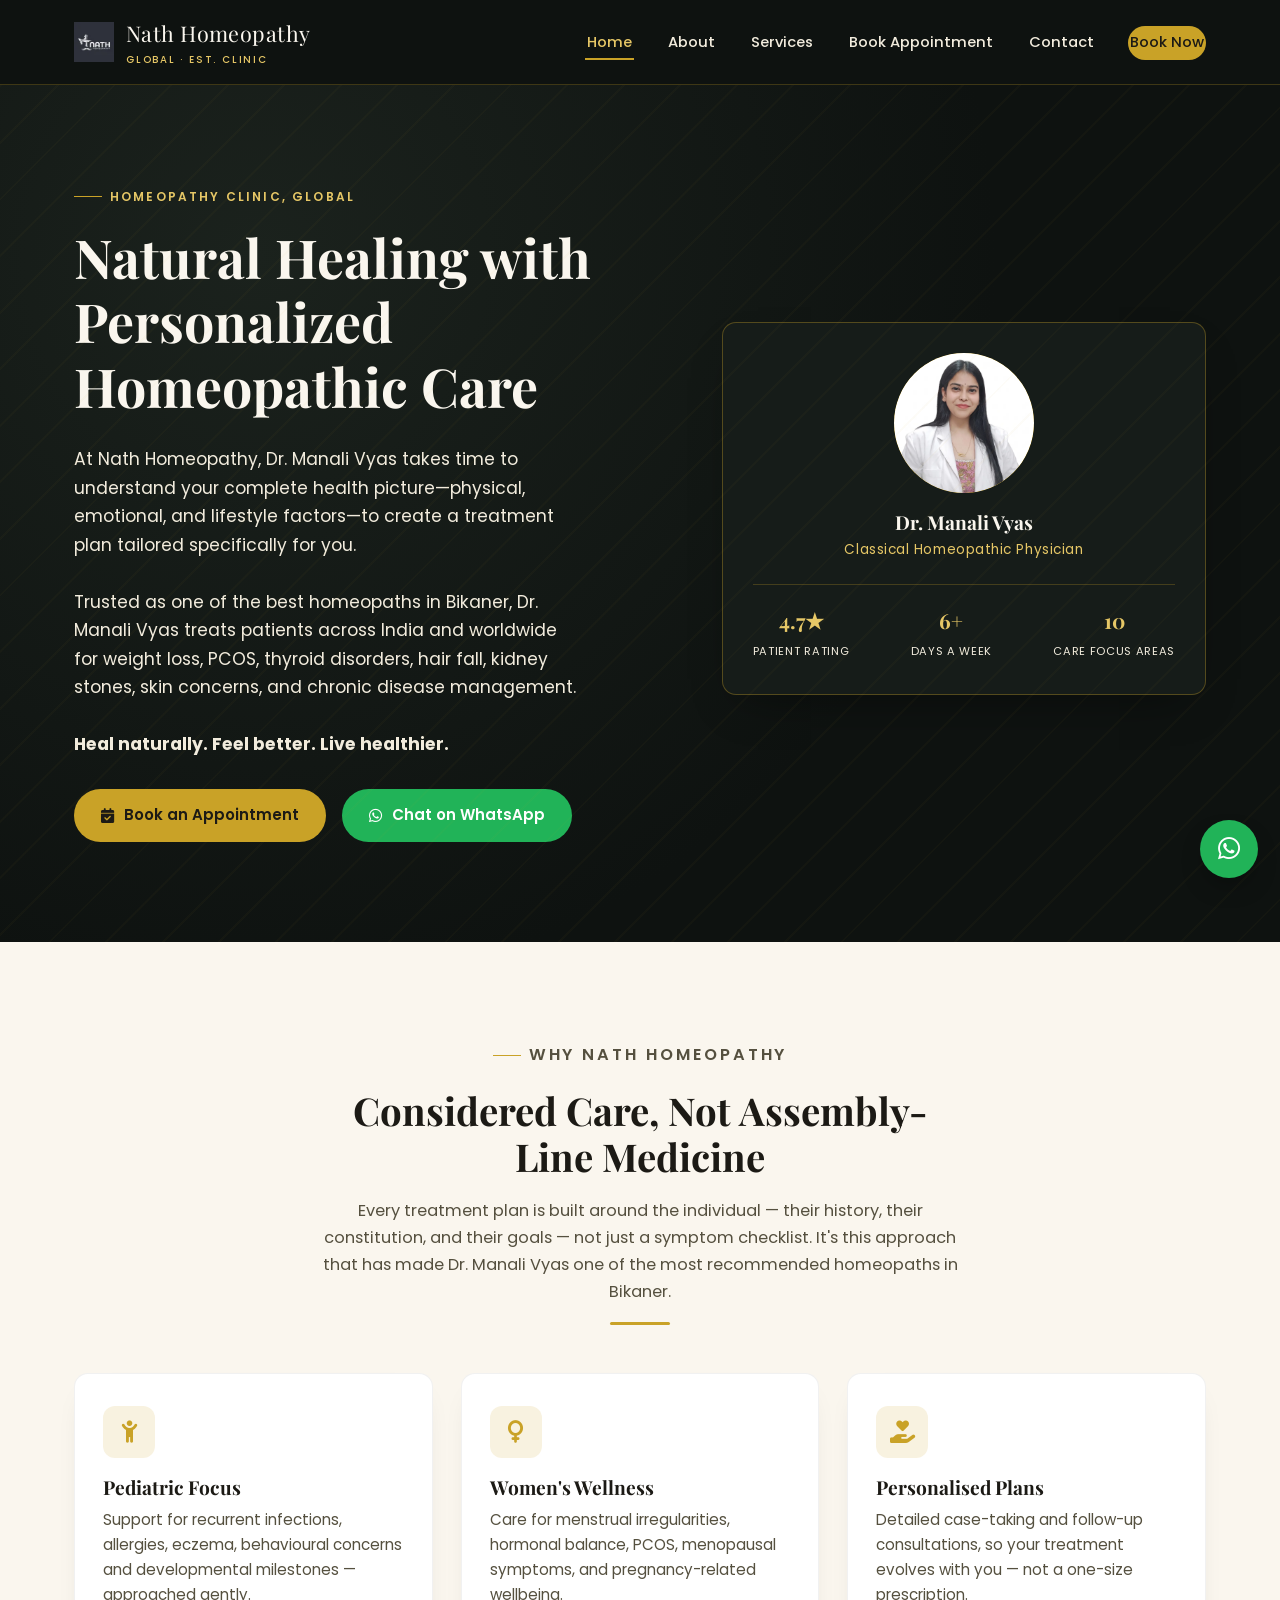
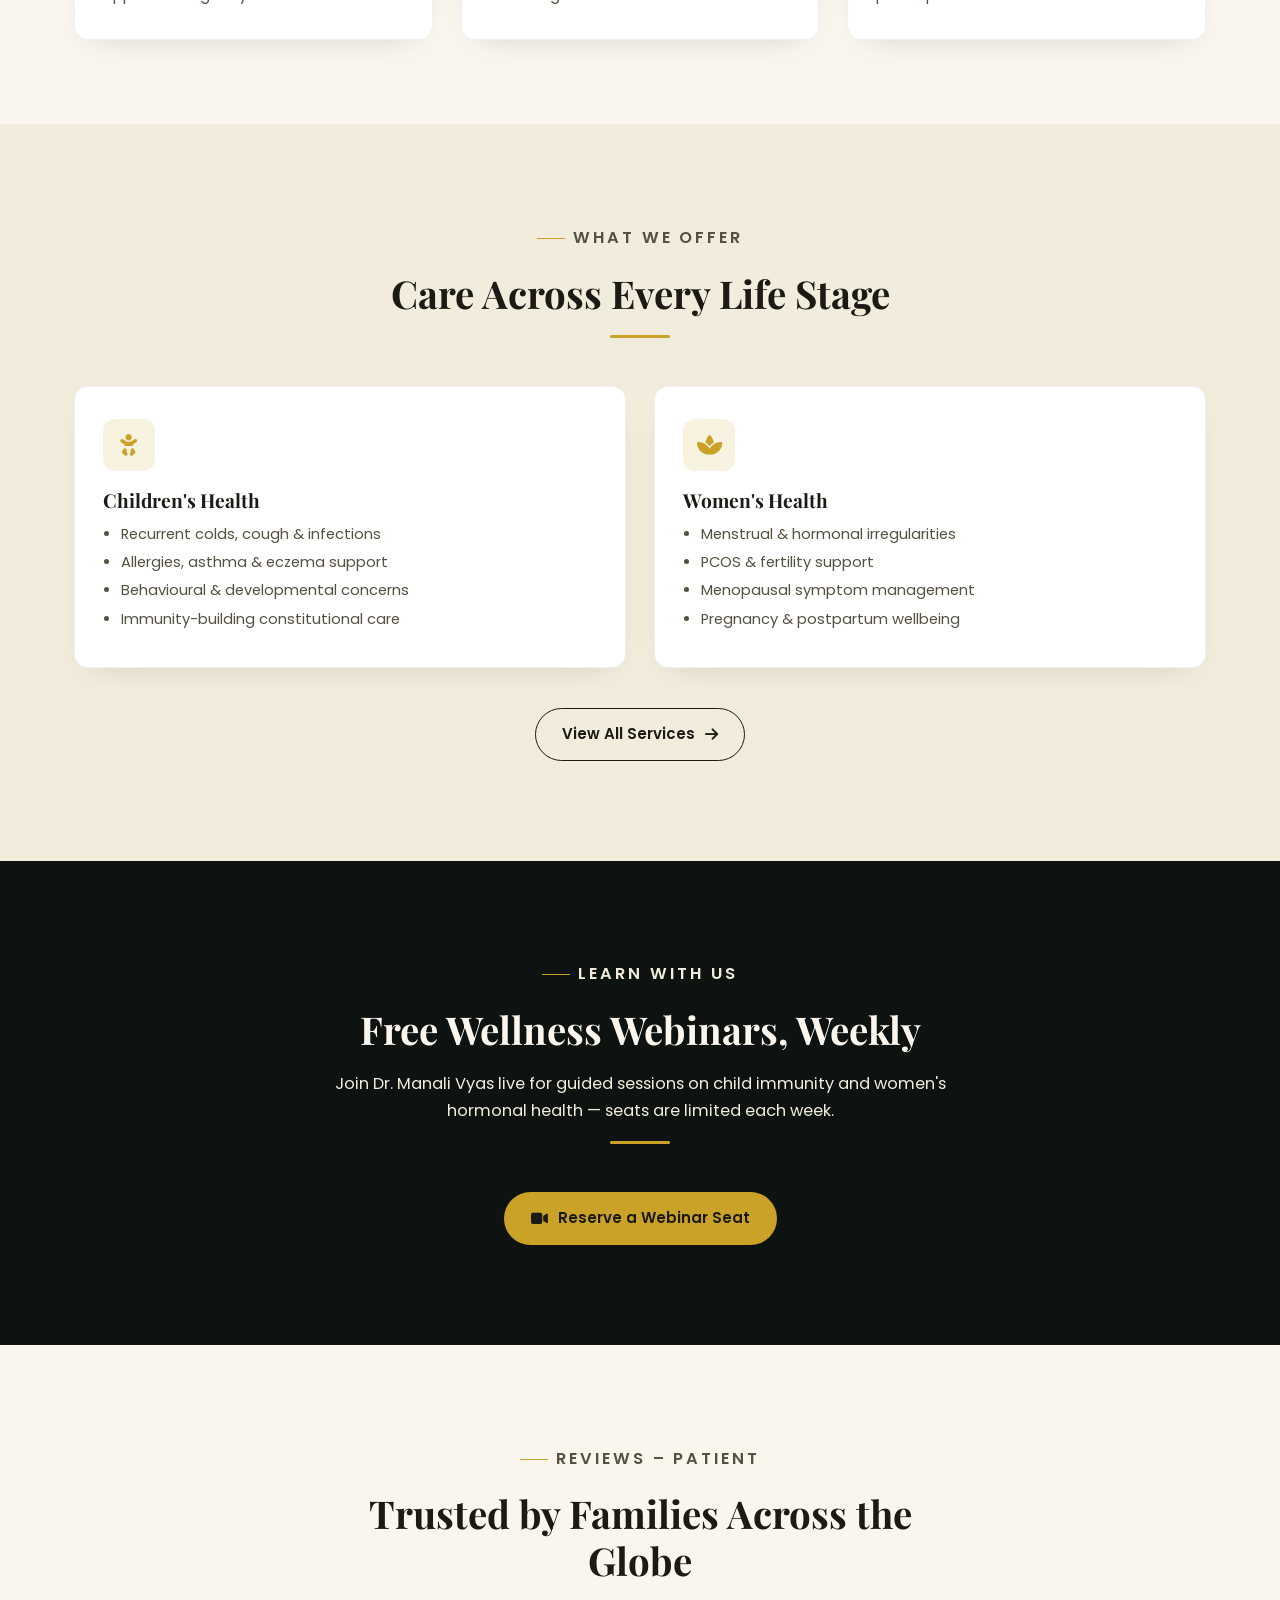
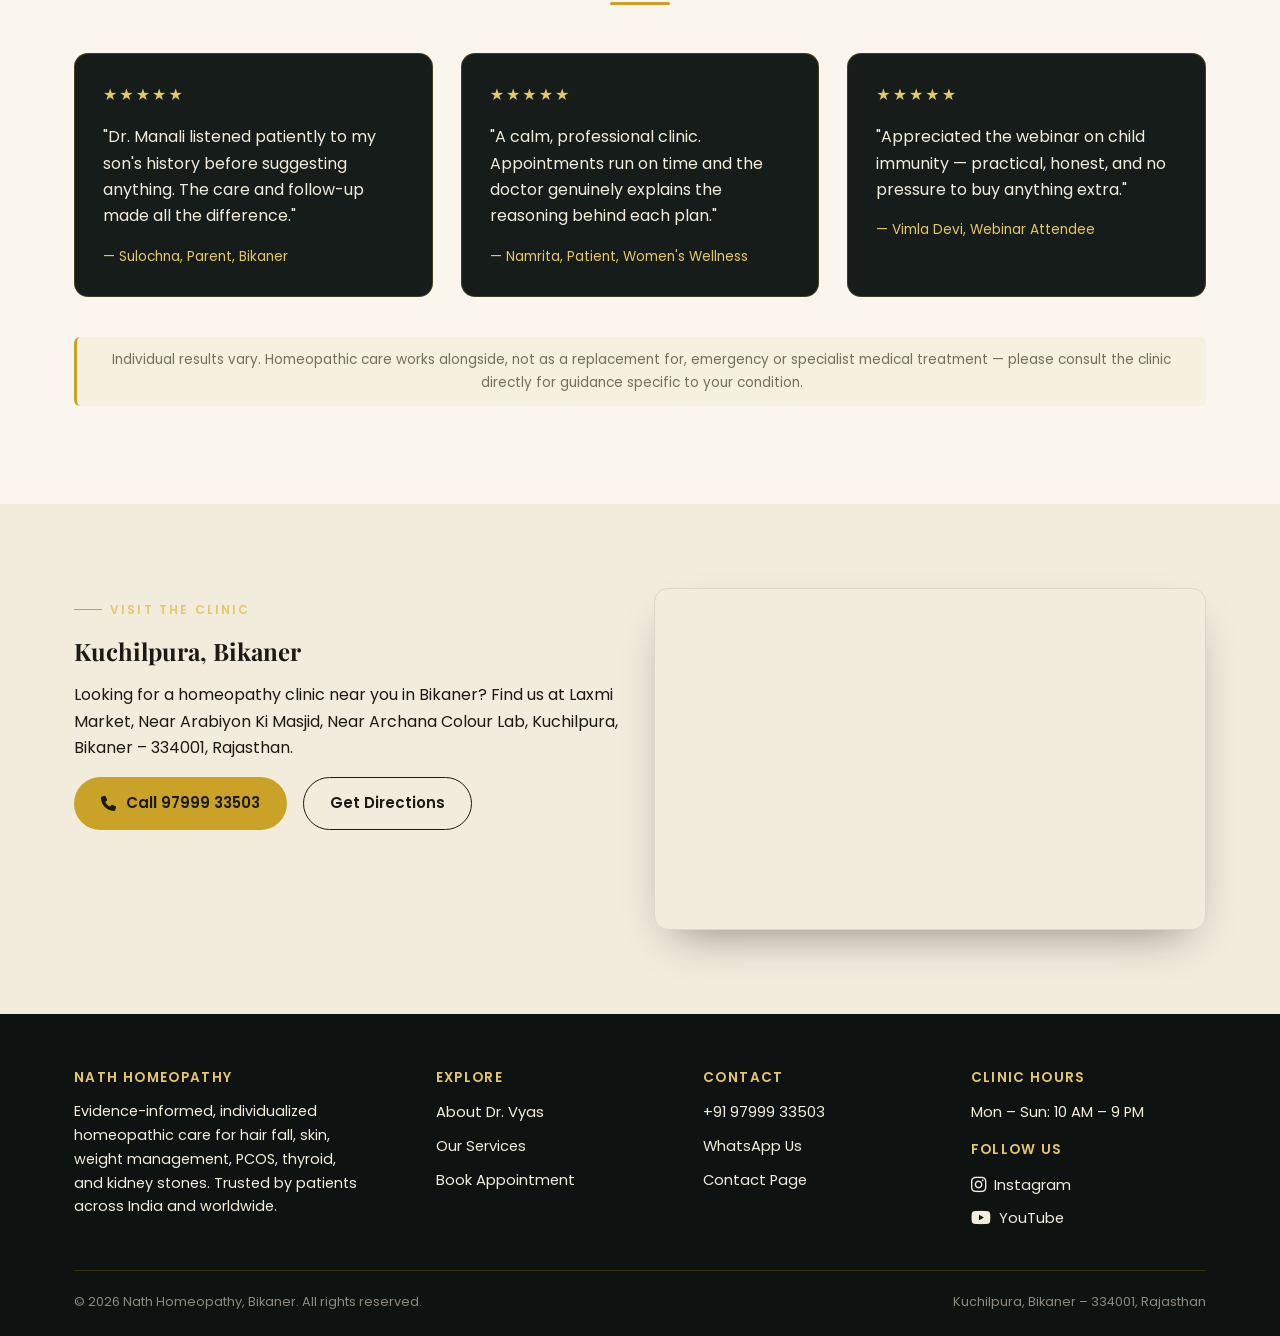
==== index.html @ 8d62c6ca "Perf: WebP images (5.9MB to 39KB); SEO: brand-first title, WebSite+logo schema, 48/96px favicons" ====
<!DOCTYPE html>
<html lang="en">
<head>
<meta charset="UTF-8">
<meta name="viewport" content="width=device-width, initial-scale=1.0">
<title>Nath Homeopathy &ndash; Homeopathy Doctor in Bikaner | Dr. Manali Vyas</title>
<meta name="description" content="Nath Homeopathy, led by Dr. Manali Vyas, is a trusted homeopathy clinic in Bikaner offering natural care for hair fall, PCOS, thyroid, kidney stones, and children's health.">
<meta name="robots" content="index, follow">
<meta name="theme-color" content="#0e1210">
<link rel="canonical" href="https://www.nathhomeopathy.com/">

<!-- Open Graph -->
<meta property="og:type" content="website">
<meta property="og:site_name" content="Nath Homeopathy">
<meta property="og:locale" content="en_IN">
<meta property="og:url" content="https://www.nathhomeopathy.com/">
<meta property="og:title" content="Nath Homeopathy &ndash; Homeopathy Doctor in Bikaner">
<meta property="og:description" content="Gentle, individualised homeopathic care for children's health and women's wellness, led by Dr. Manali Vyas in Bikaner.">
<meta property="og:image" content="https://www.nathhomeopathy.com/og-image.png">
<meta property="og:image:width" content="1200">
<meta property="og:image:height" content="630">

<!-- Twitter -->
<meta name="twitter:card" content="summary_large_image">
<meta name="twitter:title" content="Nath Homeopathy &ndash; Homeopathy Doctor in Bikaner">
<meta name="twitter:description" content="Gentle, individualised homeopathic care for children's health and women's wellness, led by Dr. Manali Vyas in Bikaner.">
<meta name="twitter:image" content="https://www.nathhomeopathy.com/og-image.png">

<!-- Favicons -->
<link rel="icon" type="image/x-icon" href="favicon.ico">
<link rel="icon" type="image/png" sizes="96x96" href="favicon-96.png">
<link rel="icon" type="image/png" sizes="48x48" href="favicon-48.png">
<link rel="icon" type="image/png" sizes="32x32" href="favicon-32.png">
<link rel="icon" type="image/png" sizes="16x16" href="favicon-16.png">
<link rel="apple-touch-icon" sizes="180x180" href="apple-touch-icon.png">

<link rel="preconnect" href="https://fonts.googleapis.com">
<link rel="preconnect" href="https://fonts.gstatic.com" crossorigin>
<link href="https://fonts.googleapis.com/css2?family=Playfair+Display:ital,wght@0,500;0,600;0,700;1,600&family=Poppins:wght@300;400;500;600;700&display=swap" rel="stylesheet">
<link rel="stylesheet" href="https://cdnjs.cloudflare.com/ajax/libs/font-awesome/6.5.1/css/all.min.css">
<link rel="preload" as="image" href="dr-manali-vyas.webp" fetchpriority="high">
<link rel="stylesheet" href="style.css">

<script type="application/ld+json">
{
  "@context": "https://schema.org",
  "@type": "MedicalBusiness",
  "@id": "https://www.nathhomeopathy.com/#clinic",
  "name": "Nath Homeopathy",
  "alternateName": "Nath Homeopathy Bikaner",
  "description": "Homeopathic clinic in Bikaner offering pediatric homeopathic care and women's health support, led by Dr. Manali Vyas.",
  "image": "https://www.nathhomeopathy.com/og-image.png",
  "logo": "https://www.nathhomeopathy.com/logo.jpeg",
  "url": "https://www.nathhomeopathy.com/",
  "telephone": "+91-97999-33503",
  "priceRange": "$$",
  "sameAs": [
    "https://www.instagram.com/nath_homeopathy?igsh=MTBobWNwbno0eWppMQ==",
    "https://youtube.com/@nathhomeopathy?si=1PNjmXUseuhuSY7g"
  ],
  "medicalSpecialty": "Homeopathic",
  "address": {
    "@type": "PostalAddress",
    "streetAddress": "Laxmi Market, Near Arabiyon Ki Masjid, Near Archana Colour Lab, Kuchilpura",
    "addressLocality": "Bikaner",
    "addressRegion": "Rajasthan",
    "postalCode": "334001",
    "addressCountry": "IN"
  },
  "hasMap": "https://maps.app.goo.gl/LCDe3njFEArwp9gP8",
  "openingHoursSpecification": [
    {
      "@type": "OpeningHoursSpecification",
      "dayOfWeek": ["Monday","Tuesday","Wednesday","Thursday","Friday","Saturday","Sunday"],
      "opens": "10:00",
      "closes": "21:00"
    }
  ],
  "aggregateRating": {
    "@type": "AggregateRating",
    "ratingValue": "4.7",
    "reviewCount": "8"
  },
  "employee": {
    "@type": "Physician",
    "name": "Dr. Manali Vyas",
    "medicalSpecialty": "Homeopathic"
  }
}
</script>
<script type="application/ld+json">
{
  "@context": "https://schema.org",
  "@type": "WebSite",
  "name": "Nath Homeopathy",
  "alternateName": ["nathhomeopathy.com", "Nath Homeopathy Bikaner"],
  "url": "https://www.nathhomeopathy.com/"
}
</script>
</head>
<body>
<a href="#main" class="skip-link">Skip to main content</a>

<header class="site-header">
  <div class="container nav-wrap">
    <a href="index.html" class="brand">
      <img src="logo-96.webp" alt="Nath Homeopathy logo" class="brand-mark-img" width="40" height="40">
      <span>Nath Homeopathy<small>Global &middot; Est. Clinic</small></span>
    </a>
    <button class="nav-toggle" aria-label="Toggle navigation menu" aria-expanded="false">
      <i class="fa-solid fa-bars" aria-hidden="true"></i>
    </button>
    <ul class="nav-links">
      <li><a href="index.html" aria-current="page">Home</a></li>
      <li><a href="about.html">About</a></li>
      <li><a href="services.html">Services</a></li>
      <li><a href="booking.html">Book Appointment</a></li>
      <li><a href="contact.html">Contact</a></li>
      <li><a class="nav-cta" href="booking.html">Book Now</a></li>
    </ul>
  </div>
</header>

<main id="main">

  <!-- HERO -->
  <section class="hero">
    <div class="container hero-grid">
      <div>
        <p class="eyebrow">Homeopathy Clinic, Global</p>
        <h1>Natural Healing with Personalized Homeopathic Care</h1>
        <p class="lead">
          At Nath Homeopathy, Dr. Manali Vyas takes time to understand your complete health picture&mdash;physical, emotional, and lifestyle factors&mdash;to create a treatment plan tailored specifically for you.<br><br>
          Trusted as one of the best homeopaths in Bikaner, Dr. Manali Vyas treats patients across India and worldwide for weight loss, PCOS, thyroid disorders, hair fall, kidney stones, skin concerns, and chronic disease management.<br><br>
          <strong>Heal naturally. Feel better. Live healthier.</strong>
        </p>
        <div class="hero-actions">
          <a href="booking.html" class="btn btn-gold"><i class="fa-solid fa-calendar-check" aria-hidden="true"></i> Book an Appointment</a>
          <a href="#" class="btn btn-whatsapp" data-wa-message="Hello Nath Homeopathy, I'd like to know more about your clinic and consultation timings."><i class="fa-brands fa-whatsapp" aria-hidden="true"></i> Chat on WhatsApp</a>
        </div>
      </div>
      <div class="hero-portrait">
        <div class="avatar" aria-hidden="true"><img src="dr-manali-vyas.webp" alt="Dr. Manali Vyas" class="avatar-img" width="800" height="1038" fetchpriority="high" decoding="async"></div>
        <h3>Dr. Manali Vyas</h3>
        <span>Classical Homeopathic Physician</span>
        <div class="hero-stats">
          <div><b>4.7&#9733;</b><span>Patient Rating</span></div>
          <div><b>6&#43;</b><span>Days a Week</span></div>
          <div><b>10</b><span>Care Focus Areas</span></div>
        </div>
      </div>
    </div>
  </section>

  <!-- WHY CHOOSE US -->
  <section>
    <div class="container">
      <div class="section-head">
        <p class="eyebrow">Why Nath Homeopathy</p>
        <h2>Considered Care, Not Assembly-Line Medicine</h2>
        <p>Every treatment plan is built around the individual — their history, their constitution, and their goals — not just a symptom checklist. It's this approach that has made Dr. Manali Vyas one of the most recommended homeopaths in Bikaner.</p>
        <div class="divider-gold" aria-hidden="true"></div>
      </div>
      <div class="grid-3">
        <div class="card">
          <div class="icon-badge" aria-hidden="true"><i class="fa-solid fa-child-reaching"></i></div>
          <h3>Pediatric Focus</h3>
          <p>Support for recurrent infections, allergies, eczema, behavioural concerns and developmental milestones — approached gently.</p>
        </div>
        <div class="card">
          <div class="icon-badge" aria-hidden="true"><i class="fa-solid fa-venus"></i></div>
          <h3>Women's Wellness</h3>
          <p>Care for menstrual irregularities, hormonal balance, PCOS, menopausal symptoms, and pregnancy-related wellbeing.</p>
        </div>
        <div class="card">
          <div class="icon-badge" aria-hidden="true"><i class="fa-solid fa-hand-holding-heart"></i></div>
          <h3>Personalised Plans</h3>
          <p>Detailed case-taking and follow-up consultations, so your treatment evolves with you — not a one-size prescription.</p>
        </div>
      </div>
    </div>
  </section>

  <!-- SERVICES PREVIEW -->
  <section class="section-alt">
    <div class="container">
      <div class="section-head">
        <p class="eyebrow">What We Offer</p>
        <h2>Care Across Every Life Stage</h2>
        <div class="divider-gold" aria-hidden="true"></div>
      </div>
      <div class="grid-2">
        <div class="card">
          <div class="icon-badge" aria-hidden="true"><i class="fa-solid fa-baby"></i></div>
          <h3>Children's Health</h3>
          <ul>
            <li>Recurrent colds, cough &amp; infections</li>
            <li>Allergies, asthma &amp; eczema support</li>
            <li>Behavioural &amp; developmental concerns</li>
            <li>Immunity-building constitutional care</li>
          </ul>
        </div>
        <div class="card">
          <div class="icon-badge" aria-hidden="true"><i class="fa-solid fa-spa"></i></div>
          <h3>Women's Health</h3>
          <ul>
            <li>Menstrual &amp; hormonal irregularities</li>
            <li>PCOS &amp; fertility support</li>
            <li>Menopausal symptom management</li>
            <li>Pregnancy &amp; postpartum wellbeing</li>
          </ul>
        </div>
      </div>
      <p class="text-center mt-40"><a href="services.html" class="btn btn-dark-outline">View All Services <i class="fa-solid fa-arrow-right" aria-hidden="true"></i></a></p>
    </div>
  </section>

  <!-- WEBINAR CTA STRIP -->
  <section class="section-dark">
    <div class="container">
      <div class="section-head">
        <p class="eyebrow">Learn With Us</p>
        <h2>Free Wellness Webinars, Weekly</h2>
        <p>Join Dr. Manali Vyas live for guided sessions on child immunity and women's hormonal health — seats are limited each week.</p>
        <div class="divider-gold" aria-hidden="true"></div>
      </div>
      <p class="text-center"><a href="booking.html" class="btn btn-gold"><i class="fa-solid fa-video" aria-hidden="true"></i> Reserve a Webinar Seat</a></p>
    </div>
  </section>

  <!-- TESTIMONIALS -->
  <section>
    <div class="container">
      <div class="section-head">
        <p class="eyebrow">Reviews &ndash; Patient</p>
        <h2>Trusted by Families Across the Globe</h2>
        <div class="divider-gold" aria-hidden="true"></div>
      </div>
      <div class="grid-3">
        <div class="testimonial">
          <div class="stars" aria-label="5 out of 5 stars">&#9733;&#9733;&#9733;&#9733;&#9733;</div>
          <p>"Dr. Manali listened patiently to my son's history before suggesting anything. The care and follow-up made all the difference."</p>
          <footer>&mdash; Sulochna, Parent, Bikaner</footer>
        </div>
        <div class="testimonial">
          <div class="stars" aria-label="5 out of 5 stars">&#9733;&#9733;&#9733;&#9733;&#9733;</div>
          <p>"A calm, professional clinic. Appointments run on time and the doctor genuinely explains the reasoning behind each plan."</p>
          <footer>&mdash; Namrita, Patient, Women's Wellness</footer>
        </div>
        <div class="testimonial">
          <div class="stars" aria-label="5 out of 5 stars">&#9733;&#9733;&#9733;&#9733;&#9733;</div>
          <p>"Appreciated the webinar on child immunity — practical, honest, and no pressure to buy anything extra."</p>
          <footer>&mdash; Vimla Devi, Webinar Attendee</footer>
        </div>
      </div>
      <p class="text-center note mt-40">Individual results vary. Homeopathic care works alongside, not as a replacement for, emergency or specialist medical treatment — please consult the clinic directly for guidance specific to your condition.</p>
    </div>
  </section>

  <!-- LOCATION STRIP -->
  <section class="section-alt">
    <div class="container grid-2">
      <div>
        <p class="eyebrow">Visit The Clinic</p>
        <h2>Kuchilpura, Bikaner</h2>
        <p>Looking for a homeopathy clinic near you in Bikaner? Find us at Laxmi Market, Near Arabiyon Ki Masjid, Near Archana Colour Lab, Kuchilpura, Bikaner &ndash; 334001, Rajasthan.</p>
        <div class="hero-actions">
          <a href="tel:+919799933503" class="btn btn-gold"><i class="fa-solid fa-phone" aria-hidden="true"></i> Call 97999 33503</a>
          <a href="contact.html" class="btn btn-dark-outline">Get Directions</a>
        </div>
      </div>
      <div class="map-embed">
        <iframe
          src="https://www.google.com/maps?q=Nath+Homeopathy+Kuchilpura+Bikaner&output=embed"
          title="Map showing Nath Homeopathy clinic location in Kuchilpura, Bikaner"
          loading="lazy"
          referrerpolicy="no-referrer-when-downgrade"></iframe>
      </div>
    </div>
  </section>

</main>

<a href="#" class="float-whatsapp" data-wa-message="Hello Nath Homeopathy, I'd like to book a consultation." aria-label="Chat with Nath Homeopathy on WhatsApp">
  <i class="fa-brands fa-whatsapp" aria-hidden="true"></i>
</a>

<footer class="site-footer">
  <div class="container">
    <div class="footer-grid">
      <div>
        <h4>Nath Homeopathy</h4>
        <p style="font-size:0.9rem; color:var(--color-cream-alt); max-width:32ch;">Evidence-informed, individualized homeopathic care for hair fall, skin, weight management, PCOS, thyroid, and kidney stones. Trusted by patients across India and worldwide.</p>
      </div>
      <div>
        <h4>Explore</h4>
        <ul>
          <li><a href="about.html">About Dr. Vyas</a></li>
          <li><a href="services.html">Our Services</a></li>
          <li><a href="booking.html">Book Appointment</a></li>
        </ul>
      </div>
      <div>
        <h4>Contact</h4>
        <ul>
          <li><a href="tel:+919799933503">+91 97999 33503</a></li>
          <li><a href="#" data-wa-message="Hello Nath Homeopathy, I'd like more information.">WhatsApp Us</a></li>
          <li><a href="contact.html">Contact Page</a></li>
        </ul>
      </div>
      <div>
        <h4>Clinic Hours</h4>
        <ul>
          <li>Mon &ndash; Sun: 10 AM &ndash; 9 PM</li>
        </ul>
        <h4 style="margin-top:18px;">Follow Us</h4>
        <ul style="display:flex; flex-direction:column; gap:8px; padding:0; list-style:none;">
          <li style="margin:0;"><a href="https://www.instagram.com/nath_homeopathy?igsh=MTBobWNwbno0eWppMQ==" target="_blank" rel="noopener" style="display:inline-flex; align-items:center; gap:8px;"><i class="fa-brands fa-instagram" aria-hidden="true" style="font-size:1.1rem;"></i> Instagram</a></li>
          <li style="margin:0;"><a href="https://youtube.com/@nathhomeopathy?si=1PNjmXUseuhuSY7g" target="_blank" rel="noopener" style="display:inline-flex; align-items:center; gap:8px;"><i class="fa-brands fa-youtube" aria-hidden="true" style="font-size:1.1rem;"></i> YouTube</a></li>
        </ul>
      </div>
    </div>
    <div class="footer-bottom">
      <span>&copy; 2026 Nath Homeopathy, Bikaner. All rights reserved.</span>
      <span>Kuchilpura, Bikaner &ndash; 334001, Rajasthan</span>
    </div>
  </div>
</footer>

<script src="script.js"></script>
</body>
</html>
---- style.css ----
/* ============================================================
   Nath Homeopathy — Premium Luxury Clinic Theme
   Design tokens
   ============================================================ */
:root {
  --color-bg-dark: #0e1210;
  --color-bg-dark-alt: #161c19;
  --color-cream: #faf6ee;
  --color-cream-alt: #f2ecdd;
  --color-ink: #1c1a15;
  --color-gold: #c9a227;
  --color-gold-light: #e6c766;
  --color-gold-soft: rgba(201, 162, 39, 0.14);
  --color-maroon: #7a2331;
  --font-heading: 'Playfair Display', Georgia, serif;
  --font-body: 'Poppins', 'Inter', system-ui, sans-serif;
  --radius: 14px;
  --shadow-lift: 0 20px 45px -20px rgba(0, 0, 0, 0.45);
}

* { box-sizing: border-box; }

html { scroll-behavior: smooth; }

body {
  font-family: var(--font-body);
  color: var(--color-ink);
  background: var(--color-cream);
  margin: 0;
  line-height: 1.65;
}

h1, h2, h3, h4 {
  font-family: var(--font-heading);
  line-height: 1.2;
  margin: 0 0 0.5em;
}

a { text-decoration: none; color: inherit; }

img { max-width: 100%; display: block; }

.container {
  width: 100%;
  max-width: 1180px;
  margin: 0 auto;
  padding: 0 24px;
}

/* Skip link for accessibility */
.skip-link {
  position: absolute;
  left: -999px;
  top: auto;
  background: var(--color-gold);
  color: var(--color-ink);
  padding: 12px 20px;
  z-index: 1000;
  border-radius: 0 0 8px 0;
  font-weight: 600;
}
.skip-link:focus {
  left: 0;
  top: 0;
}

/* Focus visibility for keyboard nav */
a:focus-visible, button:focus-visible, input:focus-visible, textarea:focus-visible, select:focus-visible {
  outline: 3px solid var(--color-gold);
  outline-offset: 2px;
}

/* ---------------- Header / Nav ---------------- */
.site-header {
  background: var(--color-bg-dark);
  color: var(--color-cream);
  position: sticky;
  top: 0;
  z-index: 100;
  border-bottom: 1px solid rgba(201,162,39,0.25);
}
.nav-wrap {
  display: flex;
  align-items: center;
  justify-content: space-between;
  padding: 16px 24px;
}
.brand {
  display: flex;
  align-items: center;
  gap: 12px;
  font-family: var(--font-heading);
  font-size: 1.35rem;
  letter-spacing: 0.02em;
  color: var(--color-cream);
}
.brand-mark-img {
  height: 40px;
  width: auto;
  display: block;
  flex-shrink: 0;
}
.brand-mark {
  width: 42px;
  height: 42px;
  border-radius: 50%;
  border: 1.5px solid var(--color-gold);
  display: flex;
  align-items: center;
  justify-content: center;
  color: var(--color-gold-light);
  font-family: var(--font-heading);
  font-size: 1.1rem;
}
.brand small {
  display: block;
  font-family: var(--font-body);
  font-size: 0.62rem;
  letter-spacing: 0.18em;
  color: var(--color-gold-light);
  text-transform: uppercase;
  font-weight: 500;
}
.nav-links {
  display: flex;
  gap: 32px;
  list-style: none;
  margin: 0;
  padding: 0;
}
.nav-links a {
  font-size: 0.92rem;
  font-weight: 500;
  color: var(--color-cream-alt);
  padding: 6px 2px;
  border-bottom: 2px solid transparent;
  transition: color 0.2s, border-color 0.2s;
}
.nav-links a:hover,
.nav-links a[aria-current="page"] {
  color: var(--color-gold-light);
  border-color: var(--color-gold);
}
.nav-cta {
  background: var(--color-gold);
  color: var(--color-ink) !important;
  padding: 10px 20px;
  border-radius: 999px;
  font-weight: 600;
  font-size: 0.88rem;
  white-space: nowrap;
}
.nav-cta:hover { background: var(--color-gold-light); }

.nav-toggle {
  display: none;
  background: none;
  border: 1px solid var(--color-gold);
  color: var(--color-gold-light);
  border-radius: 8px;
  padding: 8px 10px;
  font-size: 1.1rem;
}

@media (max-width: 860px) {
  .nav-toggle { display: inline-flex; }
  .nav-links {
    position: absolute;
    top: 100%;
    left: 0;
    right: 0;
    background: var(--color-bg-dark);
    flex-direction: column;
    gap: 0;
    max-height: 0;
    overflow: hidden;
    transition: max-height 0.3s ease;
    border-bottom: 1px solid rgba(201,162,39,0.25);
  }
  .nav-links.open { max-height: 420px; }
  .nav-links li { width: 100%; }
  .nav-links a { display: block; padding: 14px 24px; border-bottom: 1px solid rgba(255,255,255,0.06); }
  .nav-cta { margin: 14px 24px; display: inline-block; }
}

/* ---------------- Hero ---------------- */
.hero {
  background: radial-gradient(circle at 20% 20%, #1b221d 0%, var(--color-bg-dark) 60%);
  color: var(--color-cream);
  padding: 90px 0 100px;
  position: relative;
  overflow: hidden;
}
.hero::after {
  content: "";
  position: absolute;
  inset: 0;
  background: repeating-linear-gradient(135deg, rgba(201,162,39,0.03) 0 2px, transparent 2px 40px);
  pointer-events: none;
}
.hero-grid {
  display: grid;
  grid-template-columns: 1.1fr 0.9fr;
  gap: 56px;
  align-items: center;
}
@media (max-width: 900px) {
  .hero-grid { grid-template-columns: 1fr; }
}
.eyebrow {
  display: inline-flex;
  align-items: center;
  gap: 8px;
  color: var(--color-gold-light);
  text-transform: uppercase;
  letter-spacing: 0.18em;
  font-size: 0.75rem;
  font-weight: 600;
  margin-bottom: 18px;
}
.eyebrow::before {
  content: "";
  width: 28px;
  height: 1px;
  background: var(--color-gold);
}
.hero h1 {
  font-size: clamp(2.1rem, 4.2vw, 3.4rem);
  color: var(--color-cream);
}
.hero h1 em {
  font-style: italic;
  color: var(--color-gold-light);
}
.hero p.lead {
  font-size: 1.08rem;
  color: var(--color-cream-alt);
  max-width: 46ch;
  margin-bottom: 30px;
}
.hero-actions { display: flex; gap: 16px; flex-wrap: wrap; }
.hero-portrait {
  background: var(--color-bg-dark-alt);
  border: 1px solid rgba(201,162,39,0.35);
  border-radius: var(--radius);
  padding: 30px;
  text-align: center;
  box-shadow: var(--shadow-lift);
}
.hero-portrait .avatar {
  overflow: hidden;
  width: 140px;
  height: 140px;
  margin: 0 auto 18px;
  border-radius: 50%;
  background: linear-gradient(160deg, var(--color-gold-light), var(--color-gold));
  display: flex;
  align-items: center;
  justify-content: center;
  font-family: var(--font-heading);
  font-size: 2.6rem;
  color: var(--color-bg-dark);
}
.hero-portrait h3 { color: var(--color-cream); margin-bottom: 2px; font-size: 1.2rem; }
.hero-portrait span { color: var(--color-gold-light); font-size: 0.85rem; letter-spacing: 0.04em; }
.hero-stats {
  display: flex;
  justify-content: space-between;
  margin-top: 22px;
  border-top: 1px solid rgba(201,162,39,0.25);
  padding-top: 18px;
}
.hero-stats div { text-align: center; }
.hero-stats b { display: block; color: var(--color-gold-light); font-size: 1.3rem; font-family: var(--font-heading); }
.hero-stats span { font-size: 0.7rem; color: var(--color-cream-alt); text-transform: uppercase; letter-spacing: 0.06em; }

/* ---------------- Buttons ---------------- */
.btn {
  display: inline-flex;
  align-items: center;
  gap: 10px;
  padding: 13px 26px;
  border-radius: 999px;
  font-weight: 600;
  font-size: 0.94rem;
  border: 1.5px solid transparent;
  cursor: pointer;
  transition: transform 0.15s ease, box-shadow 0.15s ease, background 0.15s ease;
}
.btn:hover { transform: translateY(-2px); }
.btn-gold {
  background: var(--color-gold);
  color: var(--color-ink);
}
.btn-gold:hover { background: var(--color-gold-light); box-shadow: 0 12px 24px -8px rgba(201,162,39,0.55); }
.btn-outline {
  background: transparent;
  border-color: var(--color-gold);
  color: var(--color-gold-light);
}
.btn-outline:hover { background: var(--color-gold-soft); }
.btn-dark-outline {
  background: transparent;
  border-color: var(--color-ink);
  color: var(--color-ink);
}
.btn-dark-outline:hover { background: rgba(0,0,0,0.06); }
.btn-whatsapp {
  background: #21b358;
  color: #fff;
}
.btn-whatsapp:hover { background: #1c9b4b; }
.btn-block { width: 100%; justify-content: center; }

/* ---------------- Sections ---------------- */
section { padding: 84px 0; }
.section-alt { background: var(--color-cream-alt); }
.section-dark { background: var(--color-bg-dark); color: var(--color-cream); }
.section-dark h2 { color: var(--color-cream); }
.section-head { max-width: 640px; margin: 0 auto 48px; text-align: center; }
.section-head .eyebrow { justify-content: center; }
.section-head h2 { font-size: clamp(1.7rem, 3vw, 2.4rem); color: var(--color-ink); }
.section-dark .section-head h2 { color: var(--color-cream); }
.section-head p { color: #55503f; font-size: 1.02rem; }
.section-dark .section-head p { color: var(--color-cream-alt); }

.divider-gold {
  width: 60px;
  height: 3px;
  background: var(--color-gold);
  margin: 14px auto 0;
  border-radius: 2px;
}

/* Cards */
.grid-3 { display: grid; grid-template-columns: repeat(3, 1fr); gap: 28px; }
.grid-2 { display: grid; grid-template-columns: repeat(2, 1fr); gap: 28px; }
@media (max-width: 900px) {
  .grid-3, .grid-2 { grid-template-columns: 1fr; }
}
.card {
  background: #fff;
  border-radius: var(--radius);
  padding: 32px 28px;
  border: 1px solid rgba(28,26,21,0.06);
  box-shadow: 0 12px 30px -18px rgba(0,0,0,0.18);
  transition: transform 0.2s ease, box-shadow 0.2s ease;
}
.card:hover { transform: translateY(-4px); box-shadow: 0 20px 40px -18px rgba(0,0,0,0.22); }
.card .icon-badge {
  width: 52px;
  height: 52px;
  border-radius: 12px;
  background: var(--color-gold-soft);
  color: var(--color-gold);
  display: flex;
  align-items: center;
  justify-content: center;
  font-size: 1.4rem;
  margin-bottom: 18px;
}
.card h3 { font-size: 1.2rem; margin-bottom: 8px; }
.card p { color: #55503f; font-size: 0.95rem; margin: 0; }
.card ul { padding-left: 18px; margin: 10px 0 0; color: #55503f; font-size: 0.92rem; }
.card ul li { margin-bottom: 4px; }

/* Testimonials */
.testimonial {
  background: var(--color-bg-dark-alt);
  border: 1px solid rgba(201,162,39,0.25);
  border-radius: var(--radius);
  padding: 28px;
  color: var(--color-cream-alt);
}
.testimonial .stars { color: var(--color-gold-light); margin-bottom: 12px; letter-spacing: 2px; }
.testimonial footer { margin-top: 16px; font-size: 0.85rem; color: var(--color-gold-light); font-style: normal; }

/* Badges/pills */
.pill {
  display: inline-block;
  background: var(--color-gold-soft);
  color: #8a6c14;
  border: 1px solid rgba(201,162,39,0.4);
  padding: 5px 14px;
  border-radius: 999px;
  font-size: 0.78rem;
  font-weight: 600;
  margin: 0 8px 8px 0;
}

/* ---------------- Forms ---------------- */
.form-field { margin-bottom: 18px; }
.form-field label {
  display: block;
  font-size: 0.85rem;
  font-weight: 600;
  margin-bottom: 6px;
  color: var(--color-ink);
}
.form-field input,
.form-field select,
.form-field textarea {
  width: 100%;
  padding: 12px 14px;
  border-radius: 10px;
  border: 1.5px solid rgba(28,26,21,0.16);
  font-family: var(--font-body);
  font-size: 0.95rem;
  background: #fff;
  color: var(--color-ink);
}
.form-field textarea { resize: vertical; min-height: 100px; }
.form-field small { display: block; margin-top: 6px; color: #746f5e; font-size: 0.78rem; }

fieldset { border: none; padding: 0; margin: 0 0 18px; }
legend { font-weight: 700; margin-bottom: 12px; font-family: var(--font-heading); font-size: 1.05rem; }

/* Slot picker */
.slot-grid {
  display: grid;
  grid-template-columns: repeat(auto-fit, minmax(140px, 1fr));
  gap: 12px;
}
.slot {
  position: relative;
  border: 1.5px solid rgba(28,26,21,0.16);
  border-radius: 10px;
  padding: 12px;
  background: #fff;
  cursor: pointer;
  text-align: left;
  font-family: var(--font-body);
  display: block;
}
.slot strong { display: block; font-size: 0.92rem; }
.slot span { font-size: 0.78rem; color: #746f5e; }
.slot input { position: absolute; opacity: 0; pointer-events: none; }
.slot.selected, .slot:has(input:checked) {
  border-color: var(--color-gold);
  background: var(--color-gold-soft);
  box-shadow: 0 0 0 2px rgba(201,162,39,0.25) inset;
}
.slot.full {
  opacity: 0.5;
  cursor: not-allowed;
}

.confirm-box {
  border: 1.5px dashed var(--color-gold);
  border-radius: var(--radius);
  padding: 22px;
  background: var(--color-gold-soft);
  margin-top: 20px;
  display: none;
}
.confirm-box.show { display: block; }

/* Contact info list */
.info-list { list-style: none; padding: 0; margin: 0; }
.info-list li {
  display: flex;
  gap: 14px;
  align-items: flex-start;
  margin-bottom: 22px;
}
.info-list .icon-badge { flex-shrink: 0; margin-bottom: 0; }
.info-list h4 { margin: 0 0 4px; font-size: 1rem; }
.info-list p, .info-list a { margin: 0; color: #55503f; font-size: 0.94rem; }
.section-dark .info-list p, .section-dark .info-list a { color: var(--color-cream-alt); }

.map-embed {
  border-radius: var(--radius);
  overflow: hidden;
  border: 1px solid rgba(28,26,21,0.1);
  box-shadow: var(--shadow-lift);
}
.map-embed iframe { width: 100%; height: 340px; border: 0; display: block; }

/* ---------------- Footer ---------------- */
.site-footer {
  background: var(--color-bg-dark);
  color: var(--color-cream-alt);
  padding: 56px 0 24px;
}
.footer-grid {
  display: grid;
  grid-template-columns: 1.4fr 1fr 1fr 1fr;
  gap: 32px;
  margin-bottom: 36px;
}
@media (max-width: 860px) {
  .footer-grid { grid-template-columns: 1fr 1fr; }
}
.footer-grid h4 {
  color: var(--color-gold-light);
  font-size: 0.85rem;
  text-transform: uppercase;
  letter-spacing: 0.1em;
  margin-bottom: 14px;
  font-family: var(--font-body);
  font-weight: 600;
}
.footer-grid ul { list-style: none; padding: 0; margin: 0; }
.footer-grid li { margin-bottom: 10px; font-size: 0.92rem; }
.footer-grid a:hover { color: var(--color-gold-light); }
.footer-bottom {
  border-top: 1px solid rgba(201,162,39,0.2);
  padding-top: 20px;
  display: flex;
  justify-content: space-between;
  flex-wrap: wrap;
  gap: 10px;
  font-size: 0.8rem;
  color: #8c8a80;
}

/* Floating WhatsApp button */
.float-whatsapp {
  position: fixed;
  bottom: 22px;
  right: 22px;
  background: #21b358;
  color: #fff;
  width: 58px;
  height: 58px;
  border-radius: 50%;
  display: flex;
  align-items: center;
  justify-content: center;
  font-size: 1.6rem;
  box-shadow: 0 12px 26px -8px rgba(0,0,0,0.4);
  z-index: 90;
}
.float-whatsapp:hover { background: #1c9b4b; }

/* Page hero (inner pages, shorter) */
.page-hero {
  background: var(--color-bg-dark);
  color: var(--color-cream);
  padding: 64px 0;
  text-align: center;
}
.page-hero .eyebrow { justify-content: center; }
.page-hero h1 { color: var(--color-cream); font-size: clamp(1.8rem, 3.5vw, 2.6rem); }
.breadcrumb { font-size: 0.85rem; color: var(--color-gold-light); margin-top: 10px; }
.breadcrumb a { color: var(--color-cream-alt); }
.breadcrumb a:hover { color: var(--color-gold-light); }

/* Utility */
.mt-40 { margin-top: 40px; }
.text-center { text-align: center; }
.visually-hidden {
  position: absolute;
  width: 1px; height: 1px;
  padding: 0; margin: -1px;
  overflow: hidden;
  clip: rect(0,0,0,0);
  white-space: nowrap; border: 0;
}
.note {
  font-size: 0.85rem;
  color: #746f5e;
  background: rgba(201,162,39,0.08);
  border-left: 3px solid var(--color-gold);
  padding: 12px 16px;
  border-radius: 6px;
}

.avatar-img {
  width: 100%;
  height: 100%;
  object-fit: cover;
  border-radius: 50%;
  display: block;
}
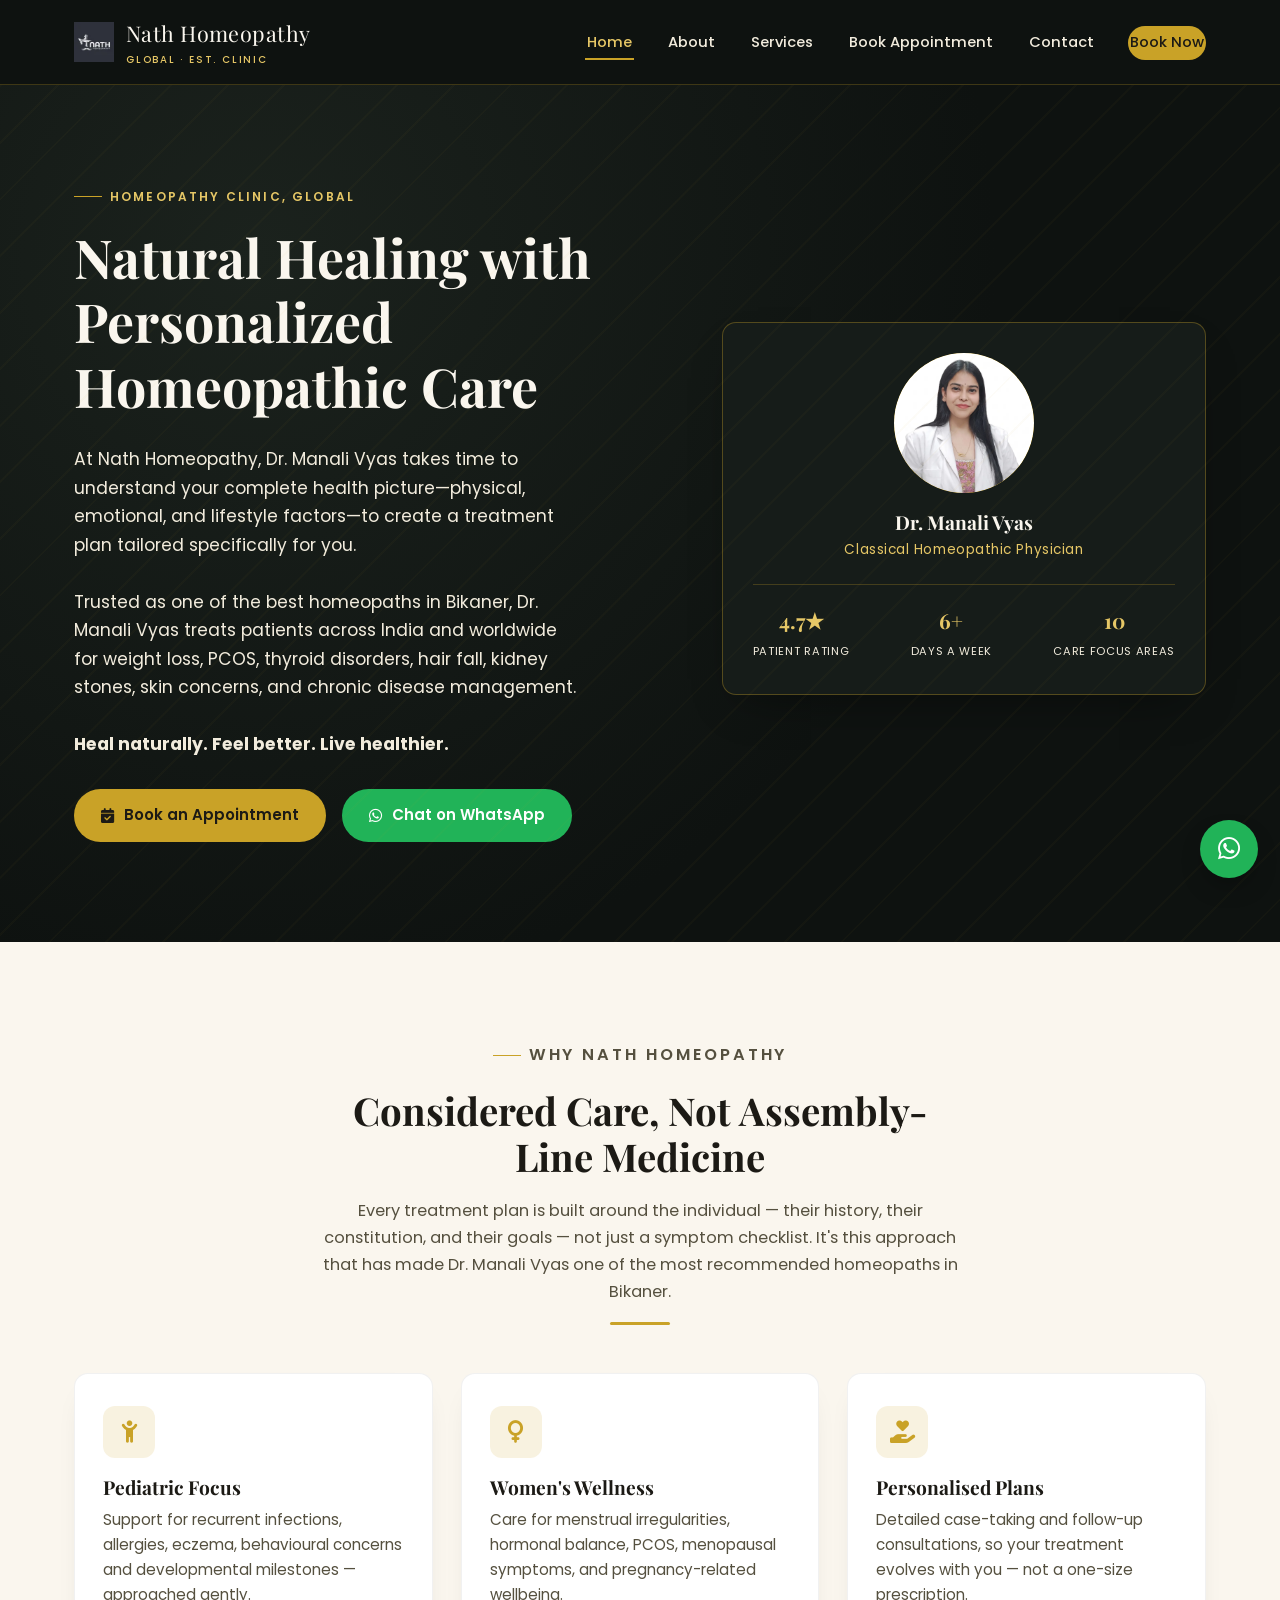
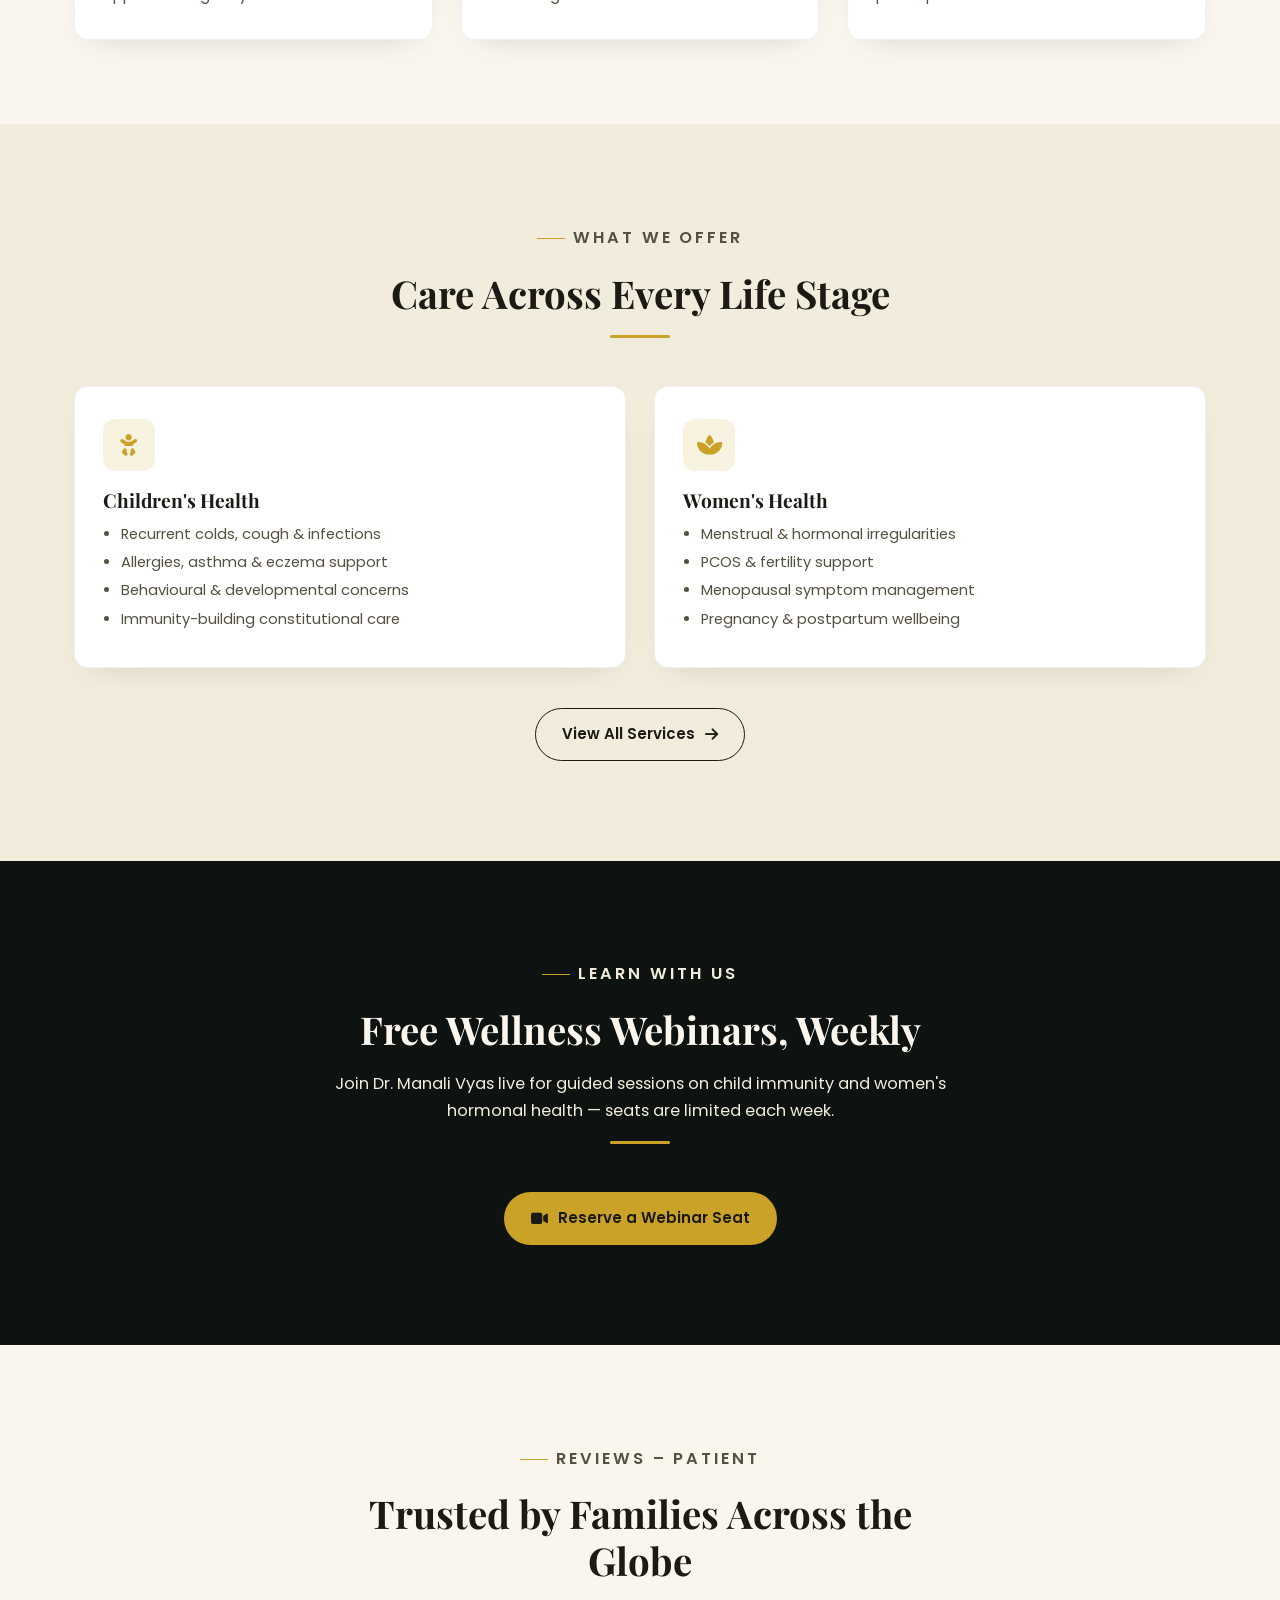
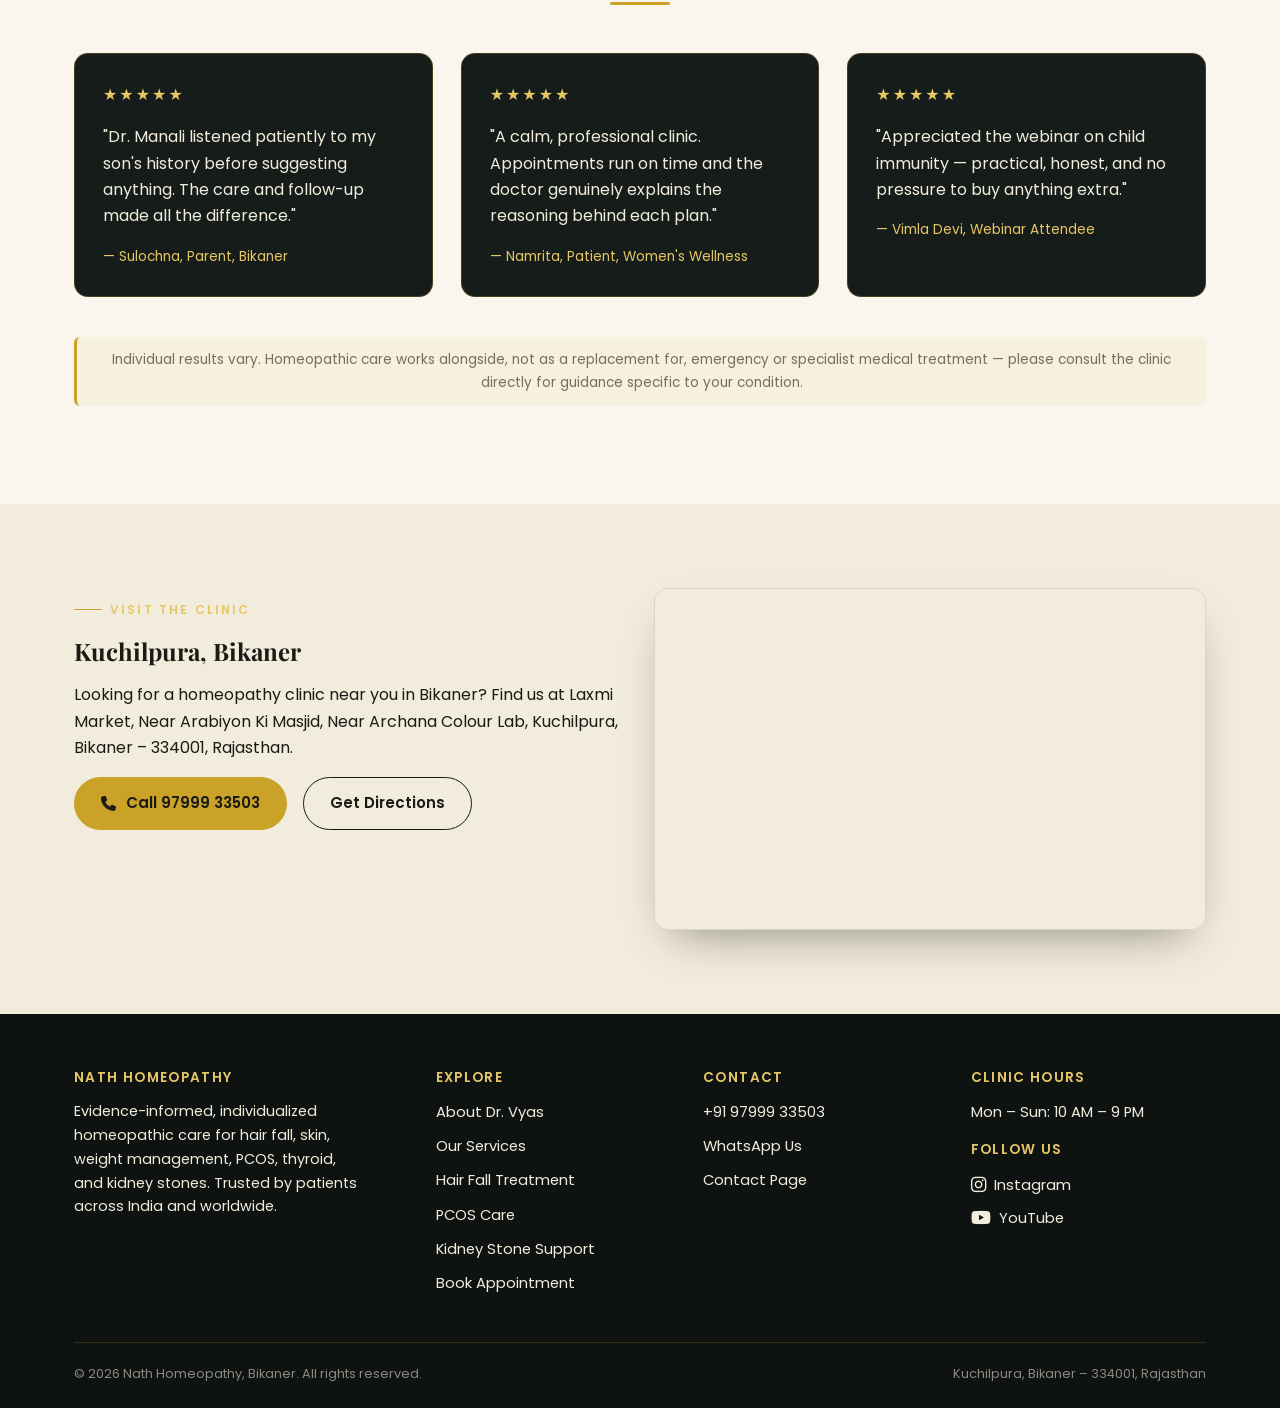
==== commit beb83539: "SEO: FAQ schema, 3 condition landing pages, internal links, sitemap" ====
--- a/index.html
+++ b/index.html
@@ -297,6 +297,9 @@
         <ul>
           <li><a href="about.html">About Dr. Vyas</a></li>
           <li><a href="services.html">Our Services</a></li>
+          <li><a href="hair-fall-treatment-bikaner.html">Hair Fall Treatment</a></li>
+          <li><a href="pcos-treatment-bikaner.html">PCOS Care</a></li>
+          <li><a href="kidney-stone-treatment-bikaner.html">Kidney Stone Support</a></li>
           <li><a href="booking.html">Book Appointment</a></li>
         </ul>
       </div>
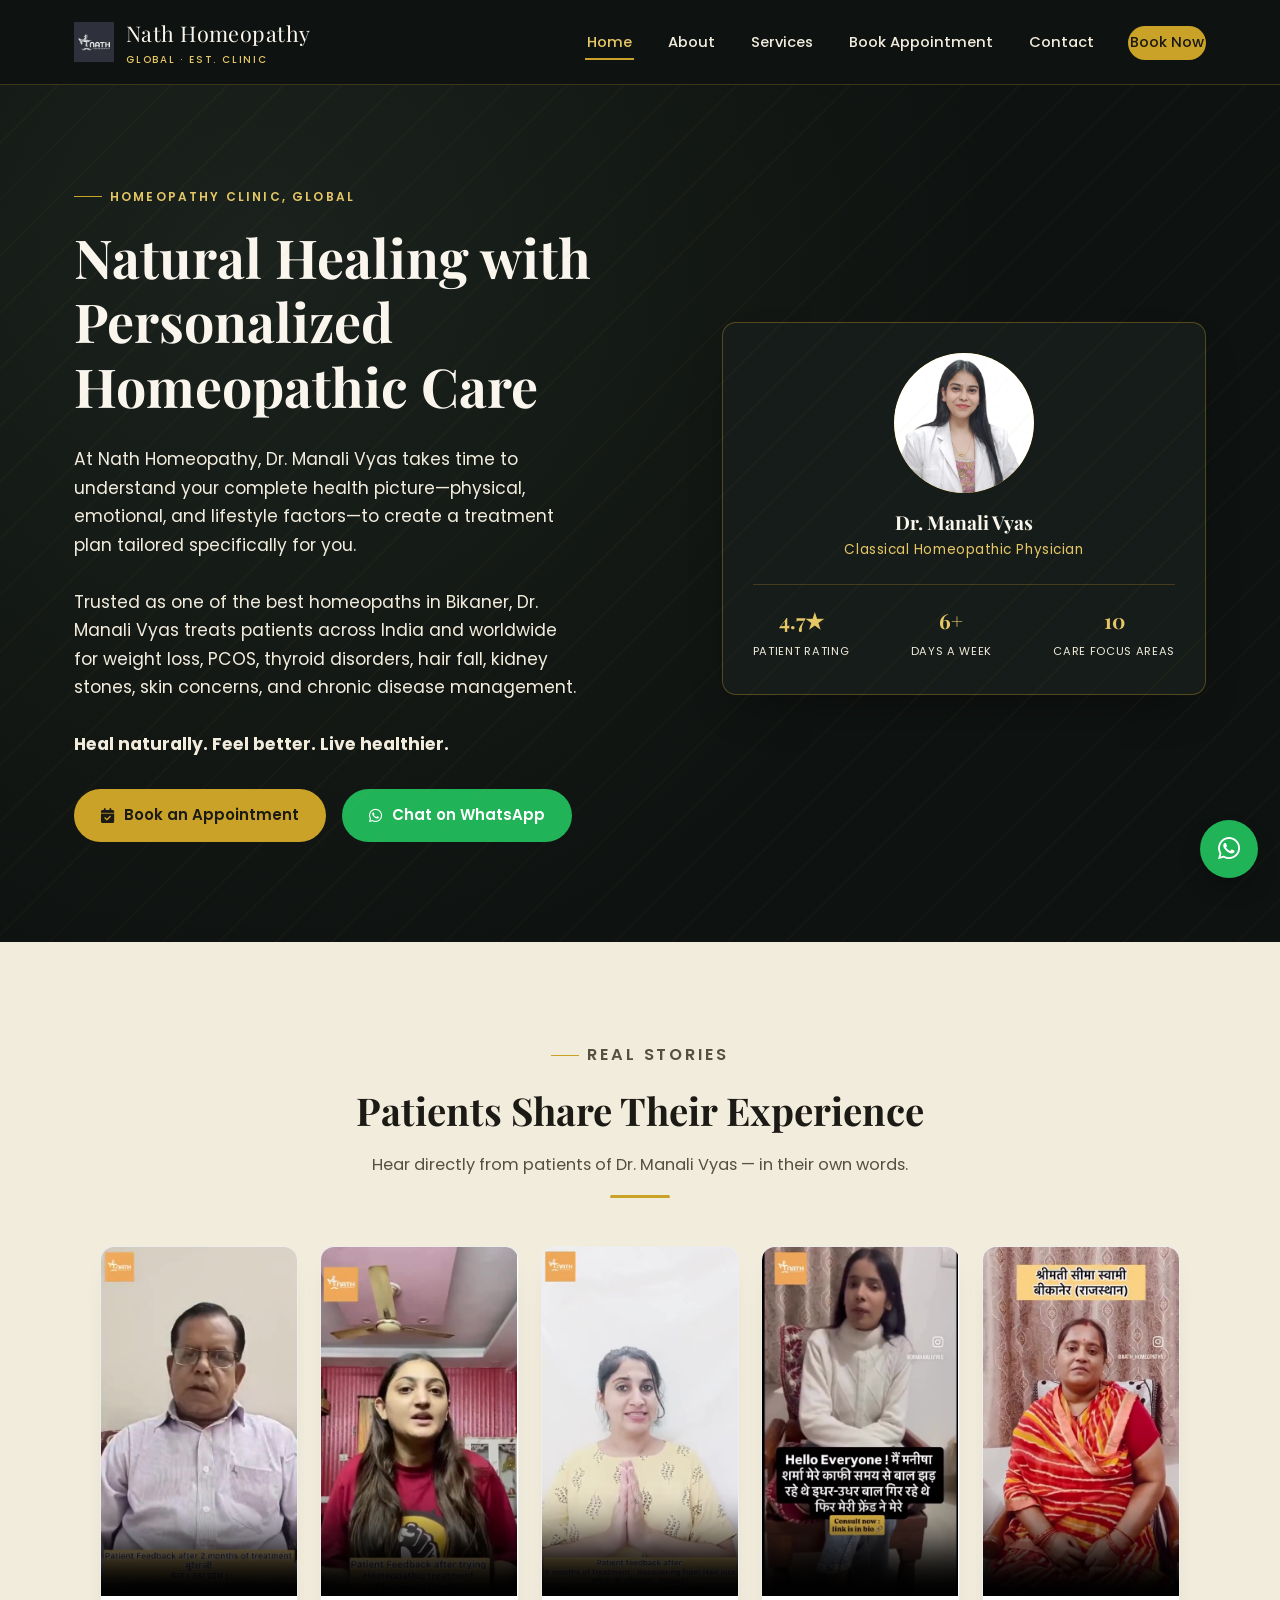
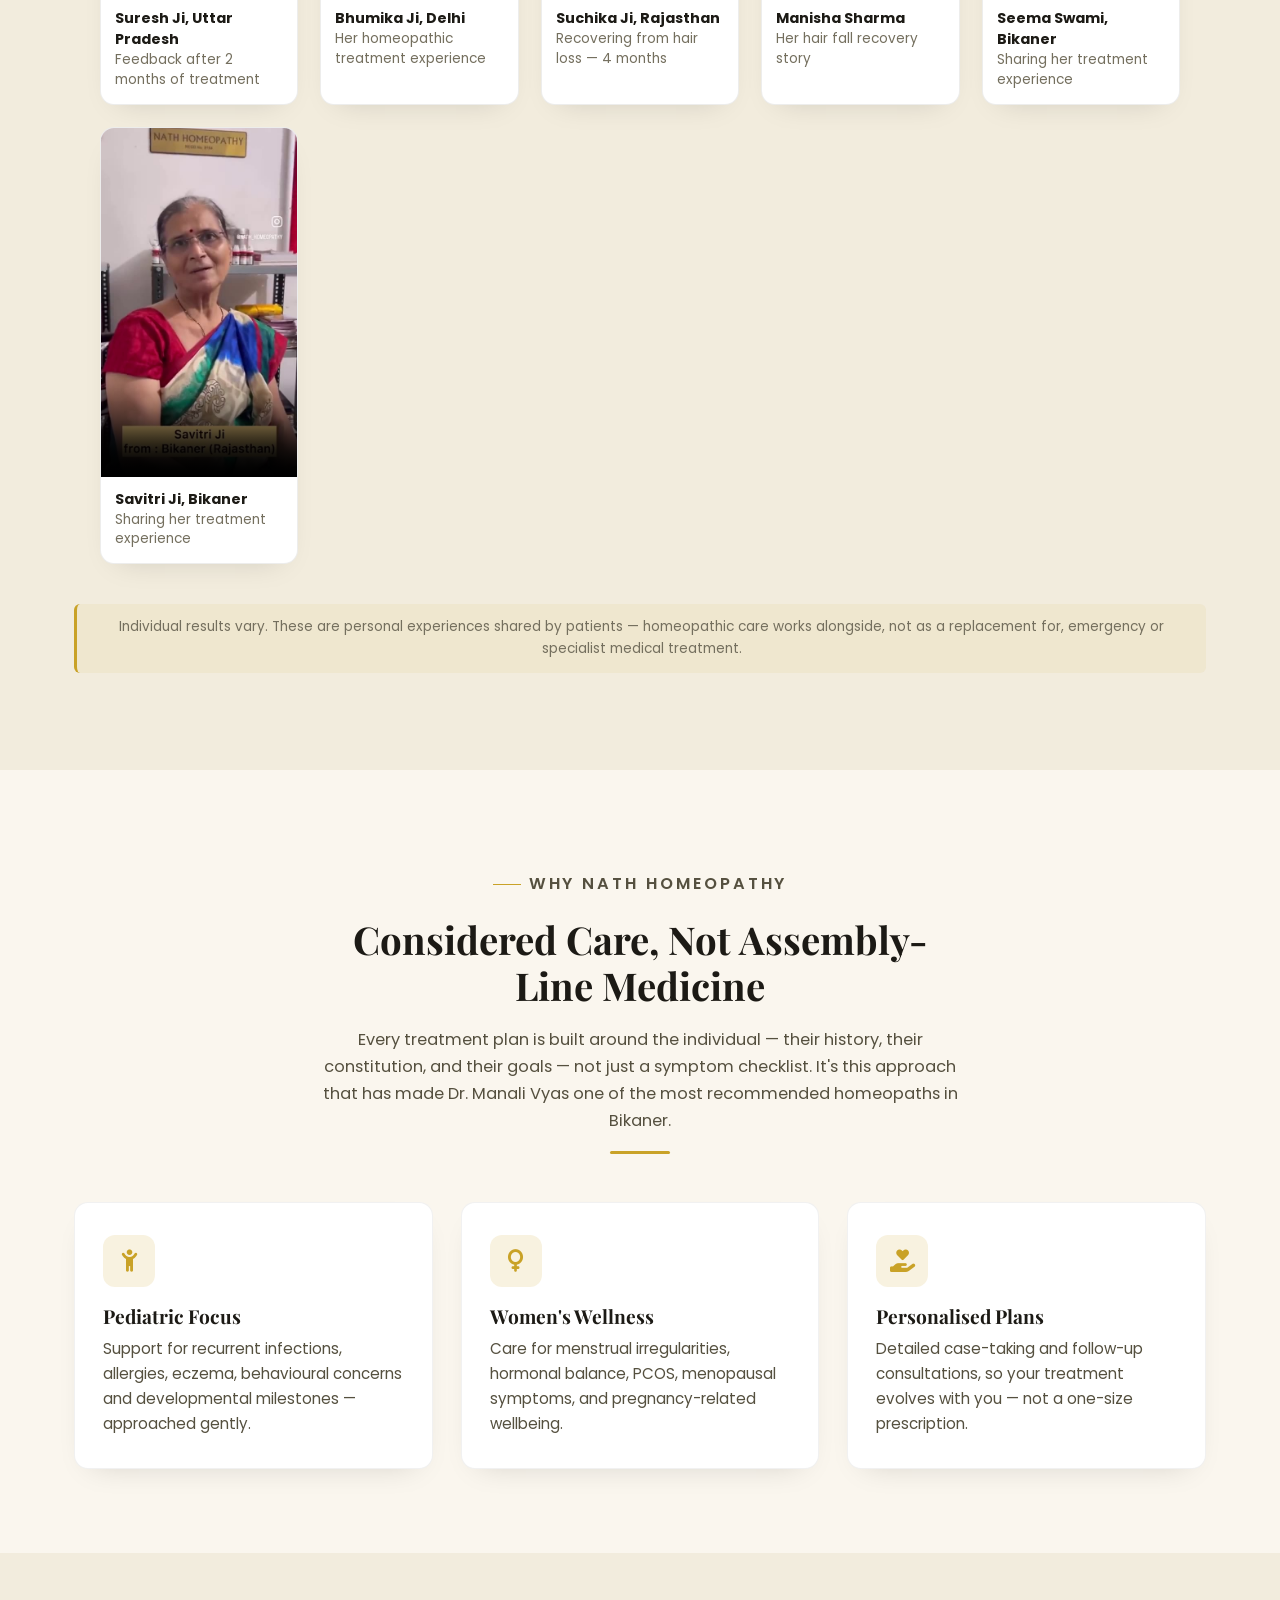
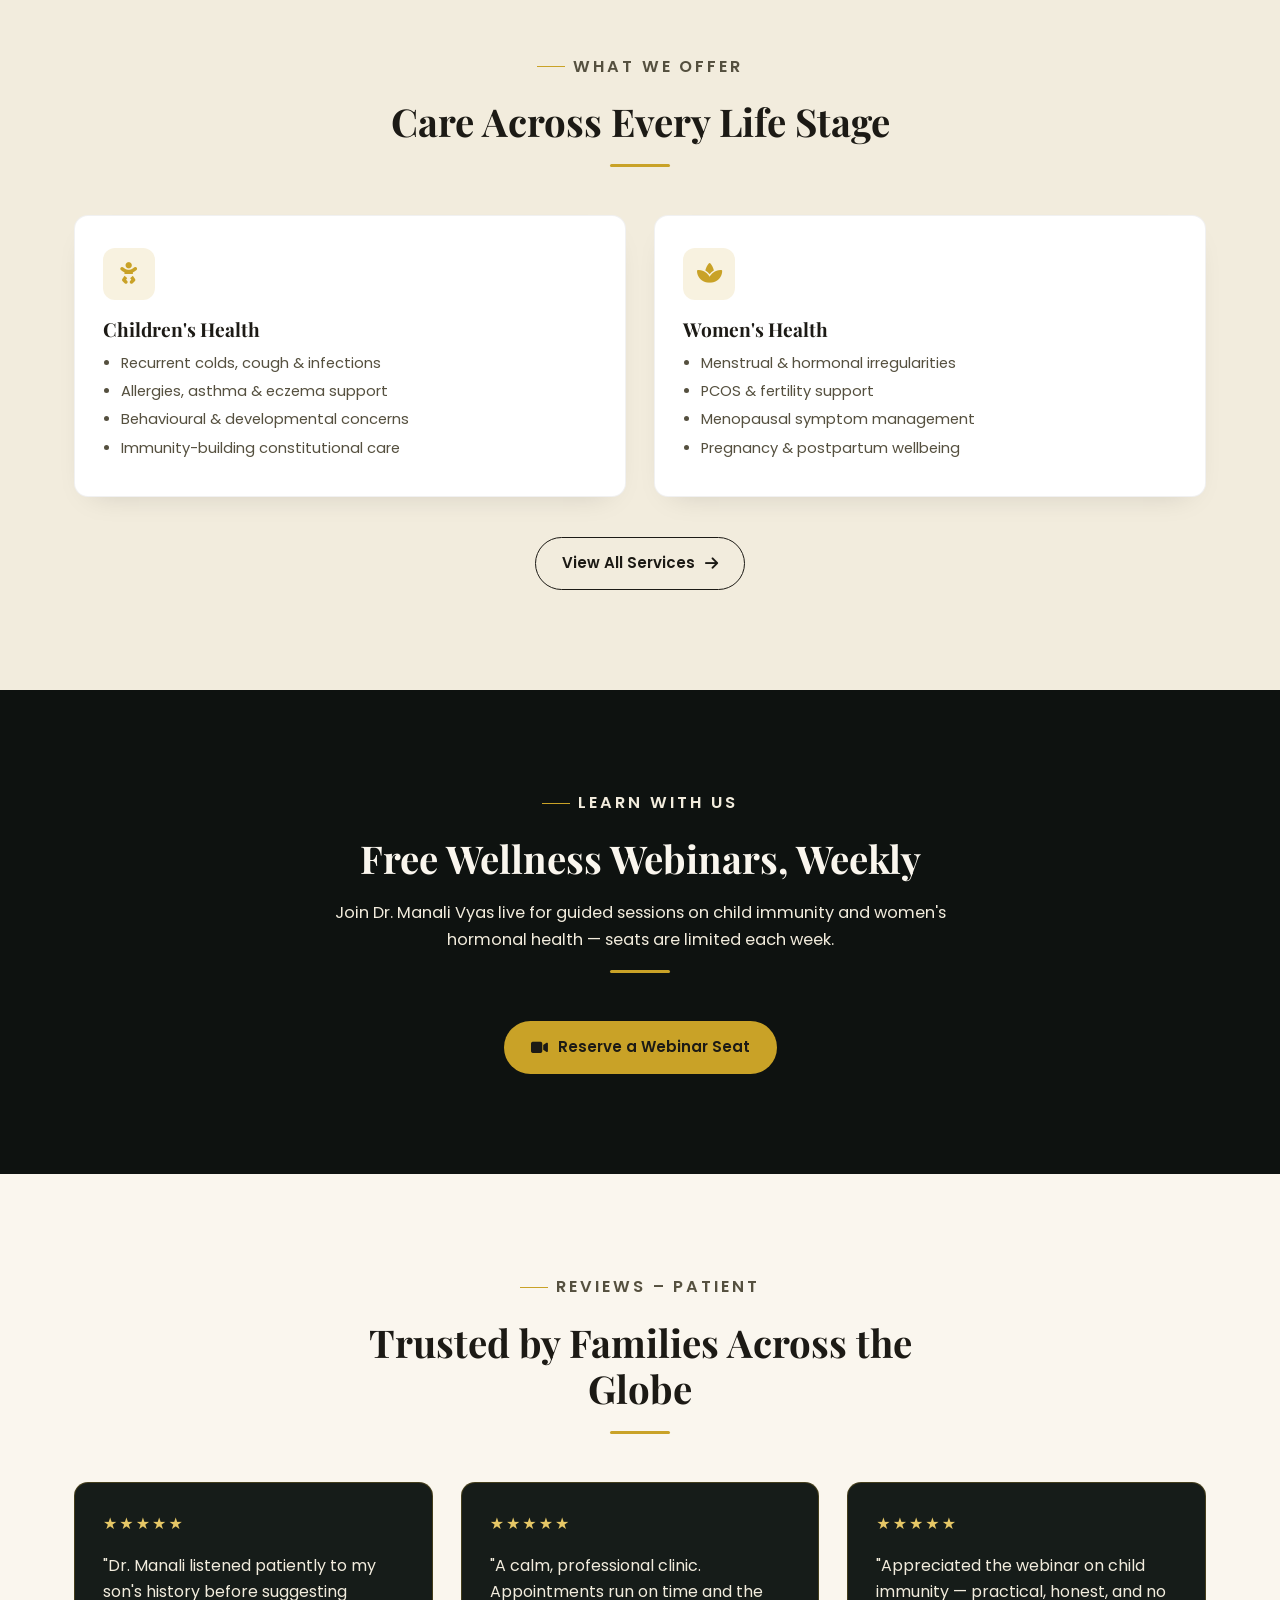
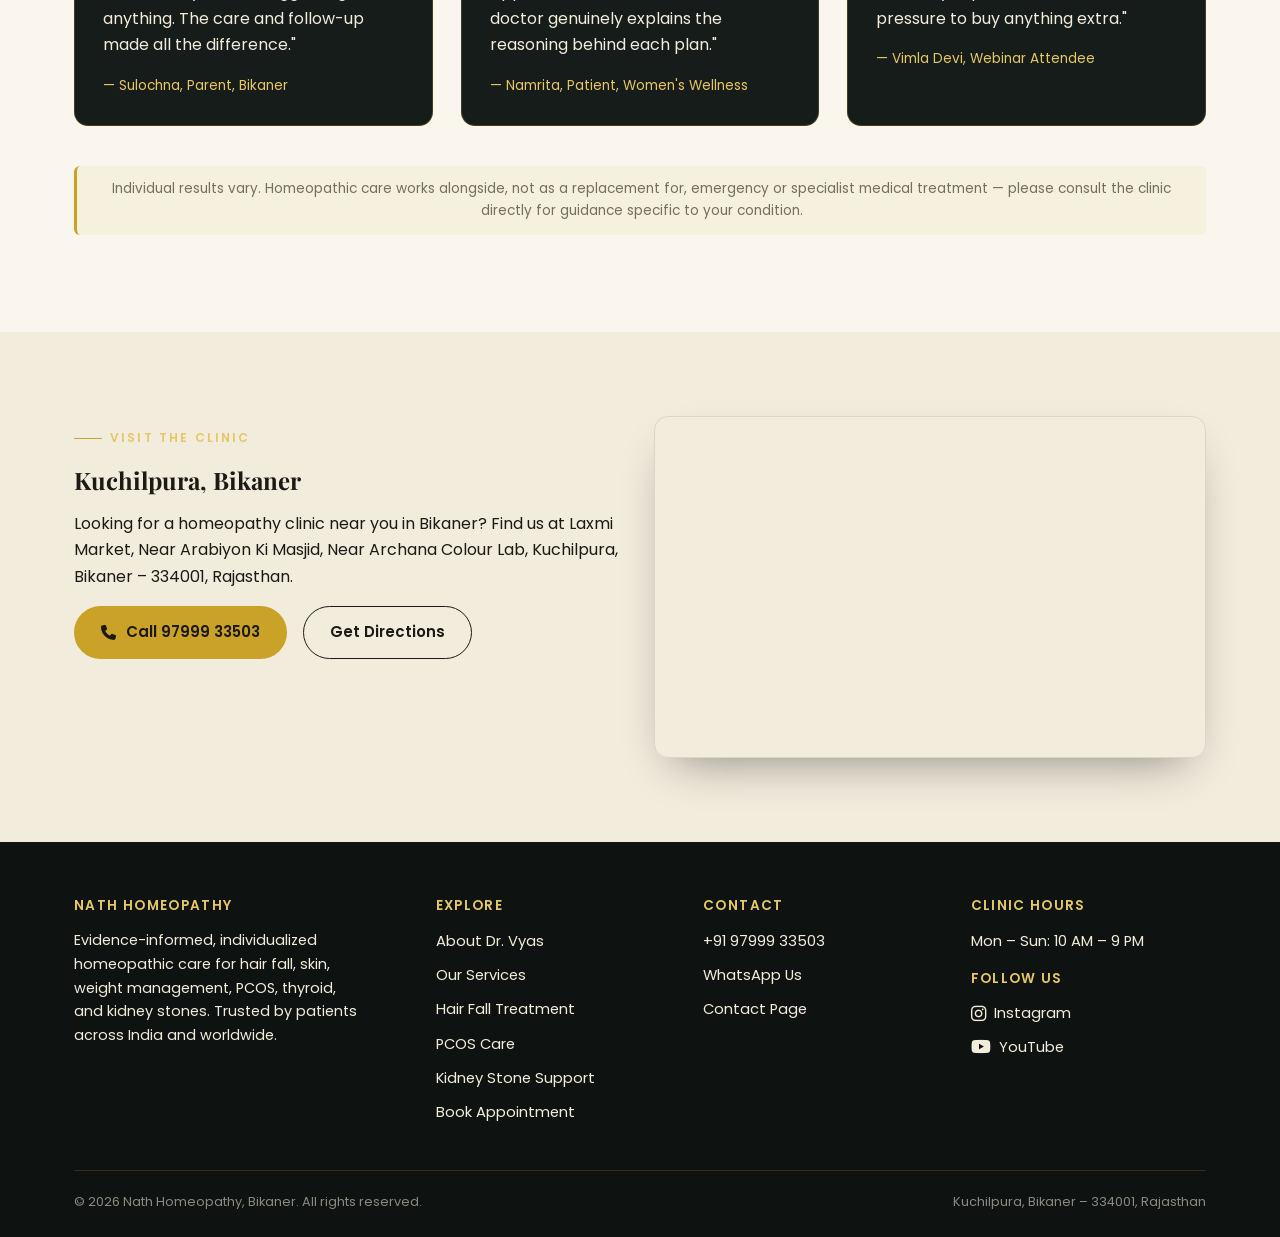
==== commit c8d7d82e: "Add files via upload Add patient video testimonials section on homepage (6 videos)" ====
--- a/index.html
+++ b/index.html
@@ -152,6 +152,63 @@
     </div>
   </section>
 
+  <!-- PATIENT VIDEO STORIES -->
+  <section class="section-alt video-strip">
+    <div class="container">
+      <div class="section-head">
+        <p class="eyebrow">Real Stories</p>
+        <h2>Patients Share Their Experience</h2>
+        <p>Hear directly from patients of Dr. Manali Vyas — in their own words.</p>
+        <div class="divider-gold" aria-hidden="true"></div>
+      </div>
+      <div class="video-grid">
+        <figure class="video-card">
+          <video controls preload="none" playsinline poster="poster-1.jpg" aria-label="Patient video: Suresh Ji, Uttar Pradesh">
+            <source src="video-1.mp4" type="video/mp4">
+            Your browser does not support video playback.
+          </video>
+          <figcaption><strong>Suresh Ji, Uttar Pradesh</strong><span>Feedback after 2 months of treatment</span></figcaption>
+        </figure>
+        <figure class="video-card">
+          <video controls preload="none" playsinline poster="poster-2.jpg" aria-label="Patient video: Bhumika Ji, Delhi">
+            <source src="video-2.mp4" type="video/mp4">
+            Your browser does not support video playback.
+          </video>
+          <figcaption><strong>Bhumika Ji, Delhi</strong><span>Her homeopathic treatment experience</span></figcaption>
+        </figure>
+        <figure class="video-card">
+          <video controls preload="none" playsinline poster="poster-3.jpg" aria-label="Patient video: Suchika Ji, Rajasthan">
+            <source src="video-3.mp4" type="video/mp4">
+            Your browser does not support video playback.
+          </video>
+          <figcaption><strong>Suchika Ji, Rajasthan</strong><span>Recovering from hair loss — 4 months</span></figcaption>
+        </figure>
+        <figure class="video-card">
+          <video controls preload="none" playsinline poster="poster-4.jpg" aria-label="Patient video: Manisha Sharma">
+            <source src="video-4.mp4" type="video/mp4">
+            Your browser does not support video playback.
+          </video>
+          <figcaption><strong>Manisha Sharma</strong><span>Her hair fall recovery story</span></figcaption>
+        </figure>
+        <figure class="video-card">
+          <video controls preload="none" playsinline poster="poster-5.jpg" aria-label="Patient video: Seema Swami, Bikaner">
+            <source src="video-5.mp4" type="video/mp4">
+            Your browser does not support video playback.
+          </video>
+          <figcaption><strong>Seema Swami, Bikaner</strong><span>Sharing her treatment experience</span></figcaption>
+        </figure>
+        <figure class="video-card">
+          <video controls preload="none" playsinline poster="poster-6.jpg" aria-label="Patient video: Savitri Ji, Bikaner">
+            <source src="video-6.mp4" type="video/mp4">
+            Your browser does not support video playback.
+          </video>
+          <figcaption><strong>Savitri Ji, Bikaner</strong><span>Sharing her treatment experience</span></figcaption>
+        </figure>
+      </div>
+      <p class="text-center note mt-40">Individual results vary. These are personal experiences shared by patients — homeopathic care works alongside, not as a replacement for, emergency or specialist medical treatment.</p>
+    </div>
+  </section>
+
   <!-- WHY CHOOSE US -->
   <section>
     <div class="container">
--- a/style.css
+++ b/style.css
@@ -573,3 +573,38 @@
   border-radius: 50%;
   display: block;
 }
+
+
+/* ---------------- Patient video stories ---------------- */
+.video-grid {
+  display: grid;
+  grid-template-columns: repeat(auto-fit, minmax(170px, 1fr));
+  gap: 22px;
+  max-width: 1080px;
+  margin: 0 auto;
+}
+.video-card {
+  margin: 0;
+  background: #fff;
+  border: 1px solid rgba(28,26,21,0.08);
+  border-radius: var(--radius);
+  overflow: hidden;
+  box-shadow: 0 12px 30px -18px rgba(0,0,0,0.18);
+}
+.video-card video {
+  width: 100%;
+  aspect-ratio: 9 / 16;
+  object-fit: cover;
+  display: block;
+  background: #000;
+}
+.video-card figcaption {
+  padding: 12px 14px 14px;
+  font-size: 0.85rem;
+  line-height: 1.45;
+}
+.video-card figcaption strong { display: block; font-size: 0.9rem; }
+.video-card figcaption span { color: #746f5e; }
+@media (max-width: 640px) {
+  .video-grid { grid-template-columns: repeat(2, 1fr); gap: 14px; }
+}
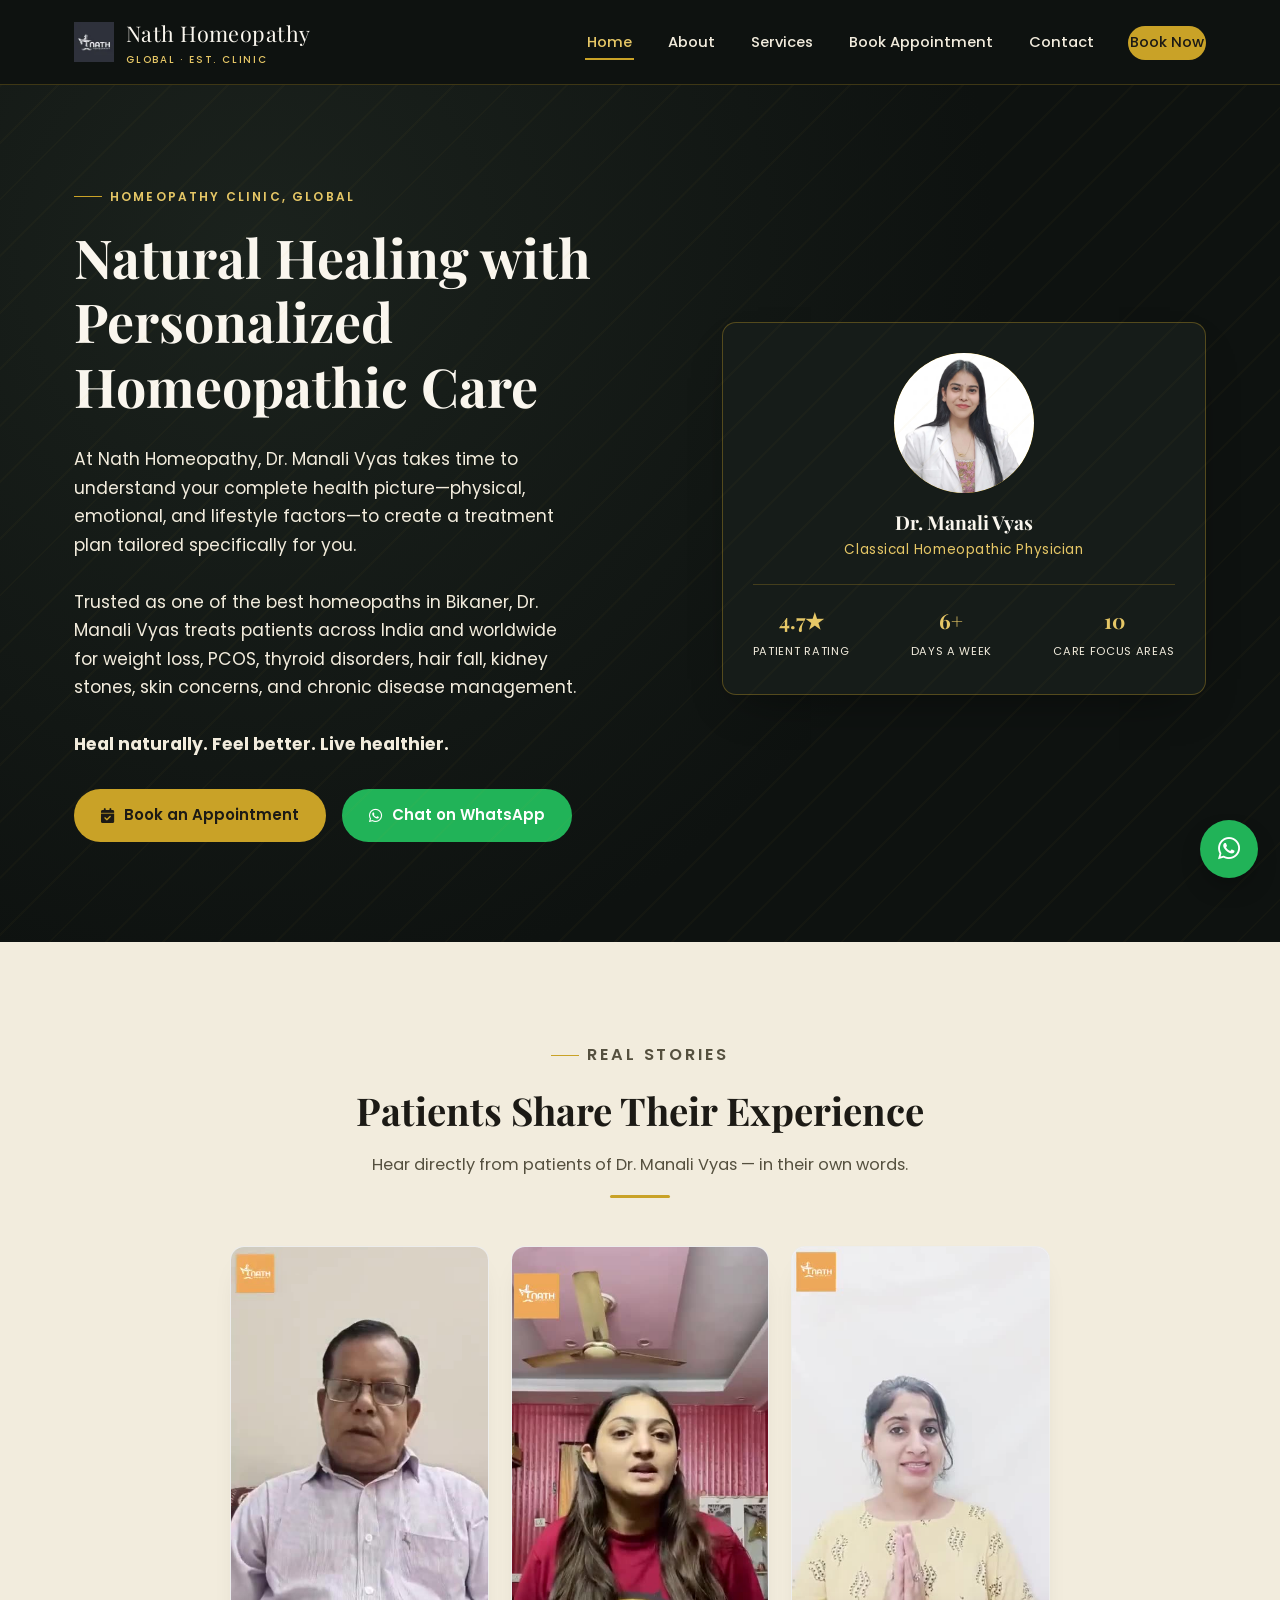
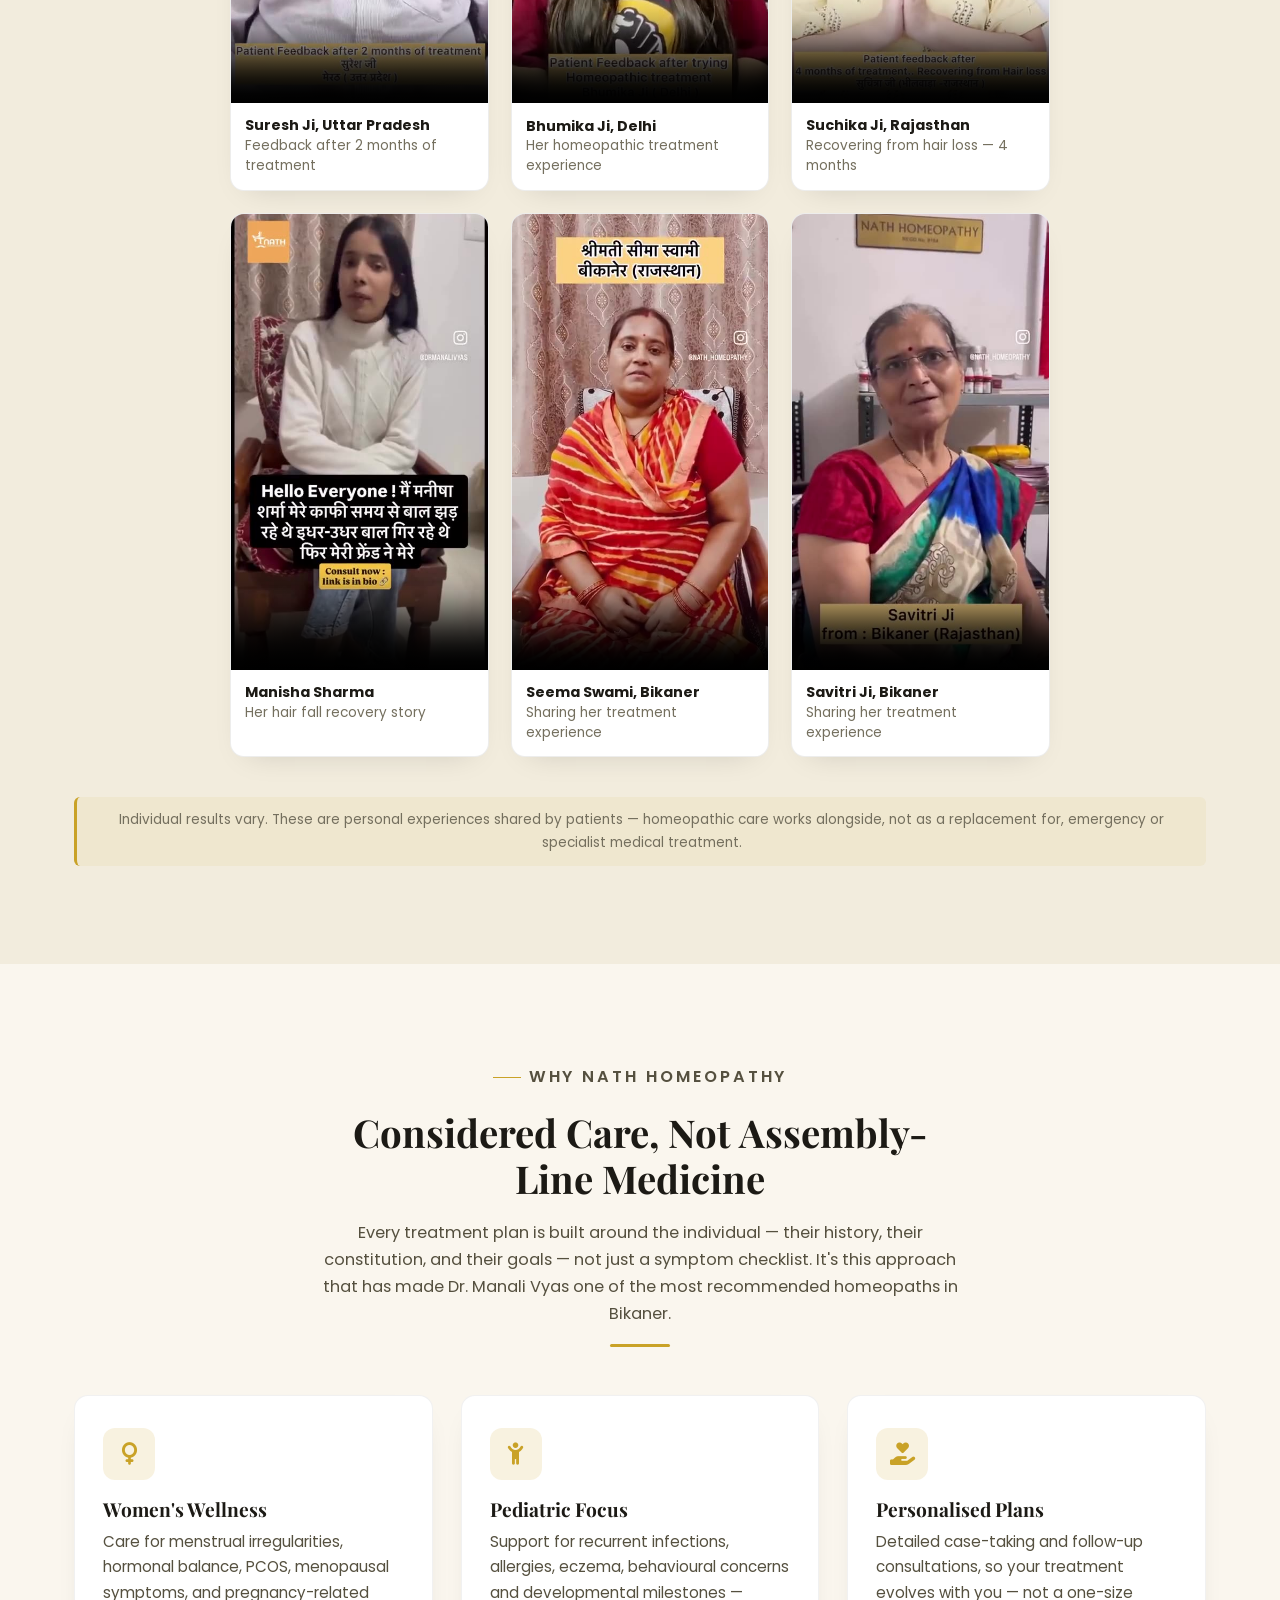
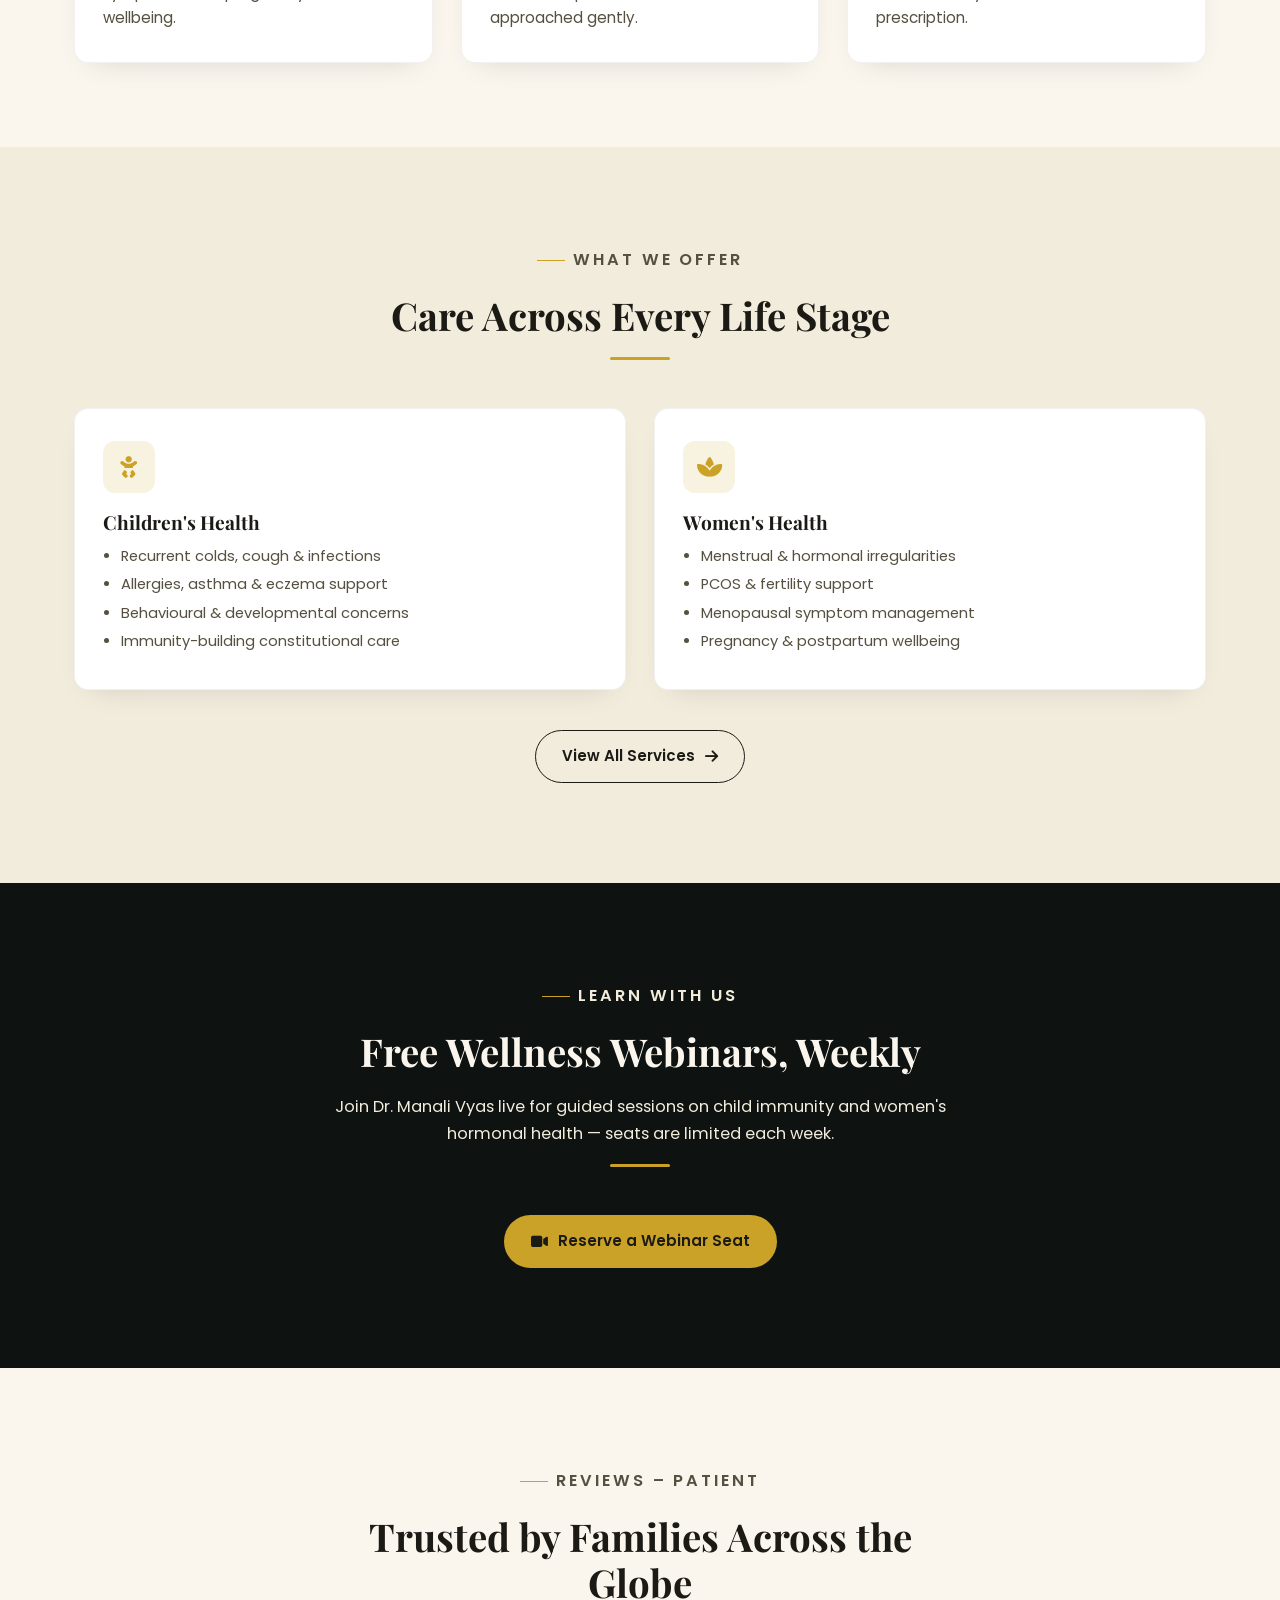
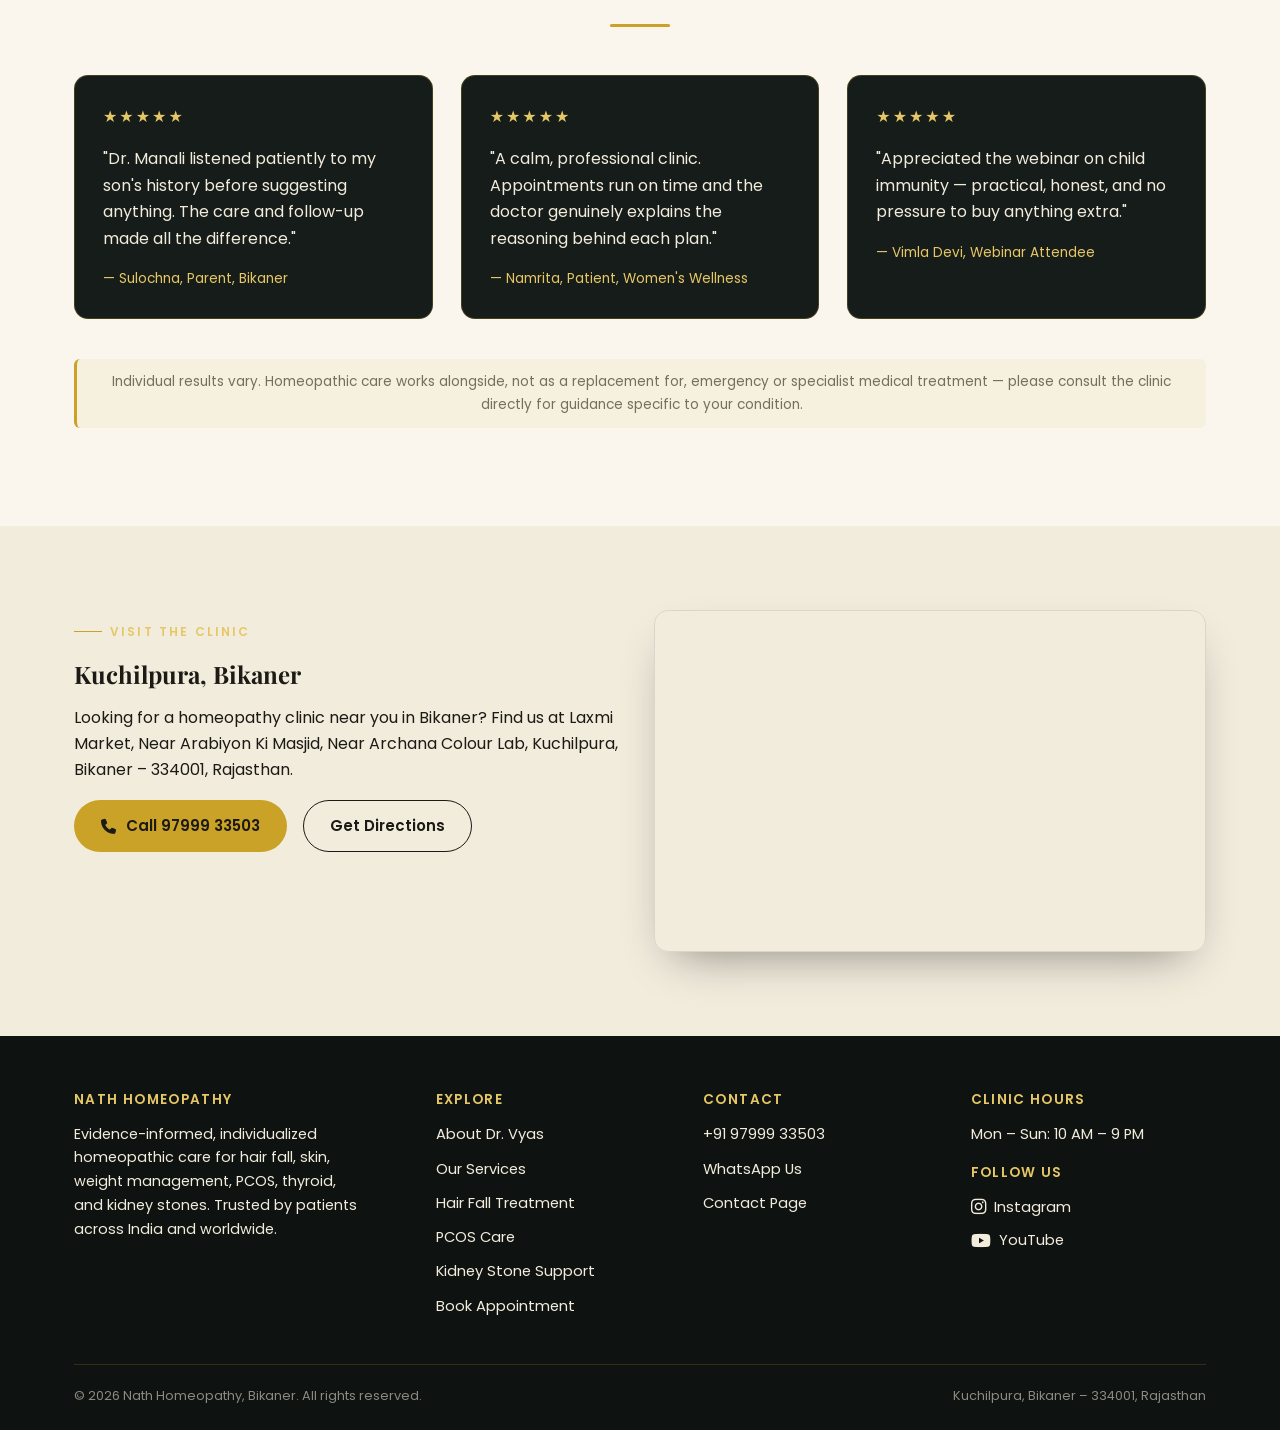
==== commit 73ef8dd1: "Reorder: Women's Wellness first in Considered Care section" ====
--- a/index.html
+++ b/index.html
@@ -220,14 +220,14 @@
       </div>
       <div class="grid-3">
         <div class="card">
+          <div class="icon-badge" aria-hidden="true"><i class="fa-solid fa-venus"></i></div>
+          <h3>Women's Wellness</h3>
+          <p>Care for menstrual irregularities, hormonal balance, PCOS, menopausal symptoms, and pregnancy-related wellbeing.</p>
+        </div>
+        <div class="card">
           <div class="icon-badge" aria-hidden="true"><i class="fa-solid fa-child-reaching"></i></div>
           <h3>Pediatric Focus</h3>
           <p>Support for recurrent infections, allergies, eczema, behavioural concerns and developmental milestones — approached gently.</p>
-        </div>
-        <div class="card">
-          <div class="icon-badge" aria-hidden="true"><i class="fa-solid fa-venus"></i></div>
-          <h3>Women's Wellness</h3>
-          <p>Care for menstrual irregularities, hormonal balance, PCOS, menopausal symptoms, and pregnancy-related wellbeing.</p>
         </div>
         <div class="card">
           <div class="icon-badge" aria-hidden="true"><i class="fa-solid fa-hand-holding-heart"></i></div>
--- a/style.css
+++ b/style.css
@@ -578,9 +578,9 @@
 /* ---------------- Patient video stories ---------------- */
 .video-grid {
   display: grid;
-  grid-template-columns: repeat(auto-fit, minmax(170px, 1fr));
+  grid-template-columns: repeat(3, 1fr);
   gap: 22px;
-  max-width: 1080px;
+  max-width: 820px;
   margin: 0 auto;
 }
 .video-card {
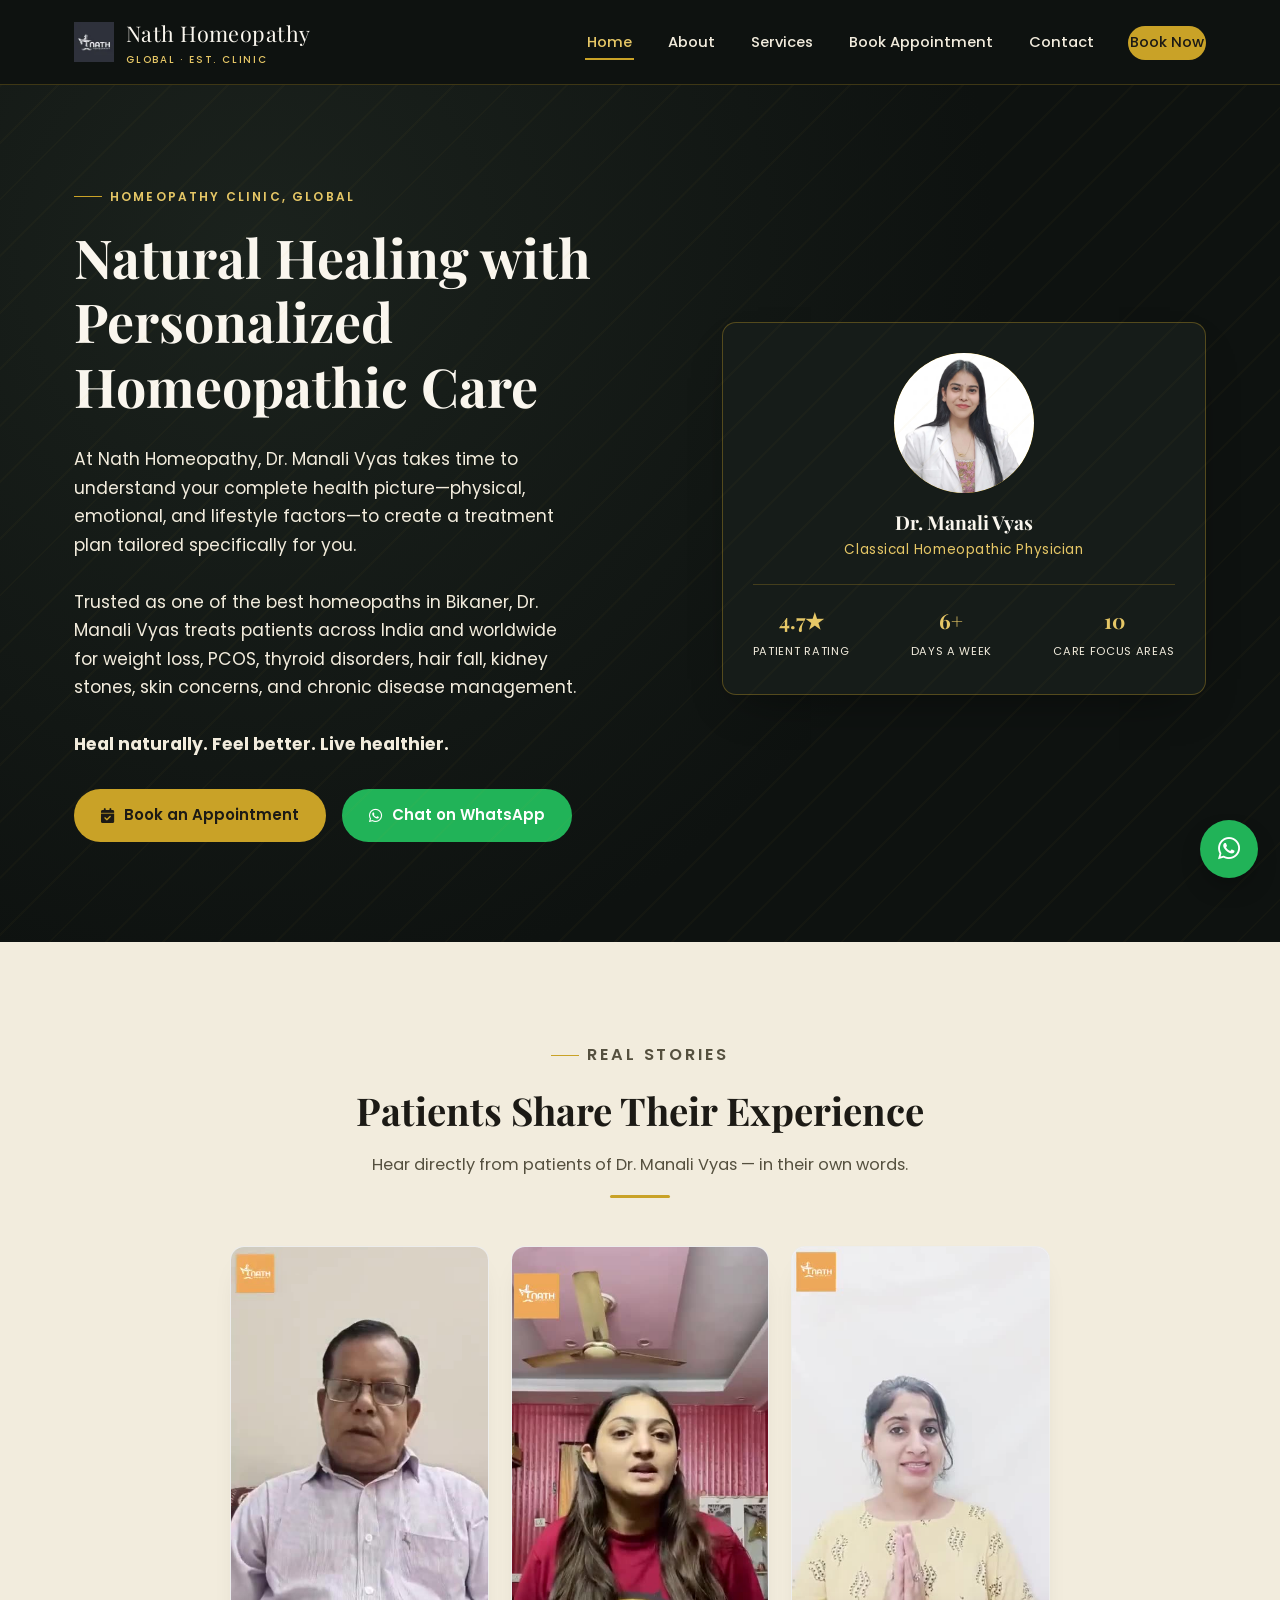
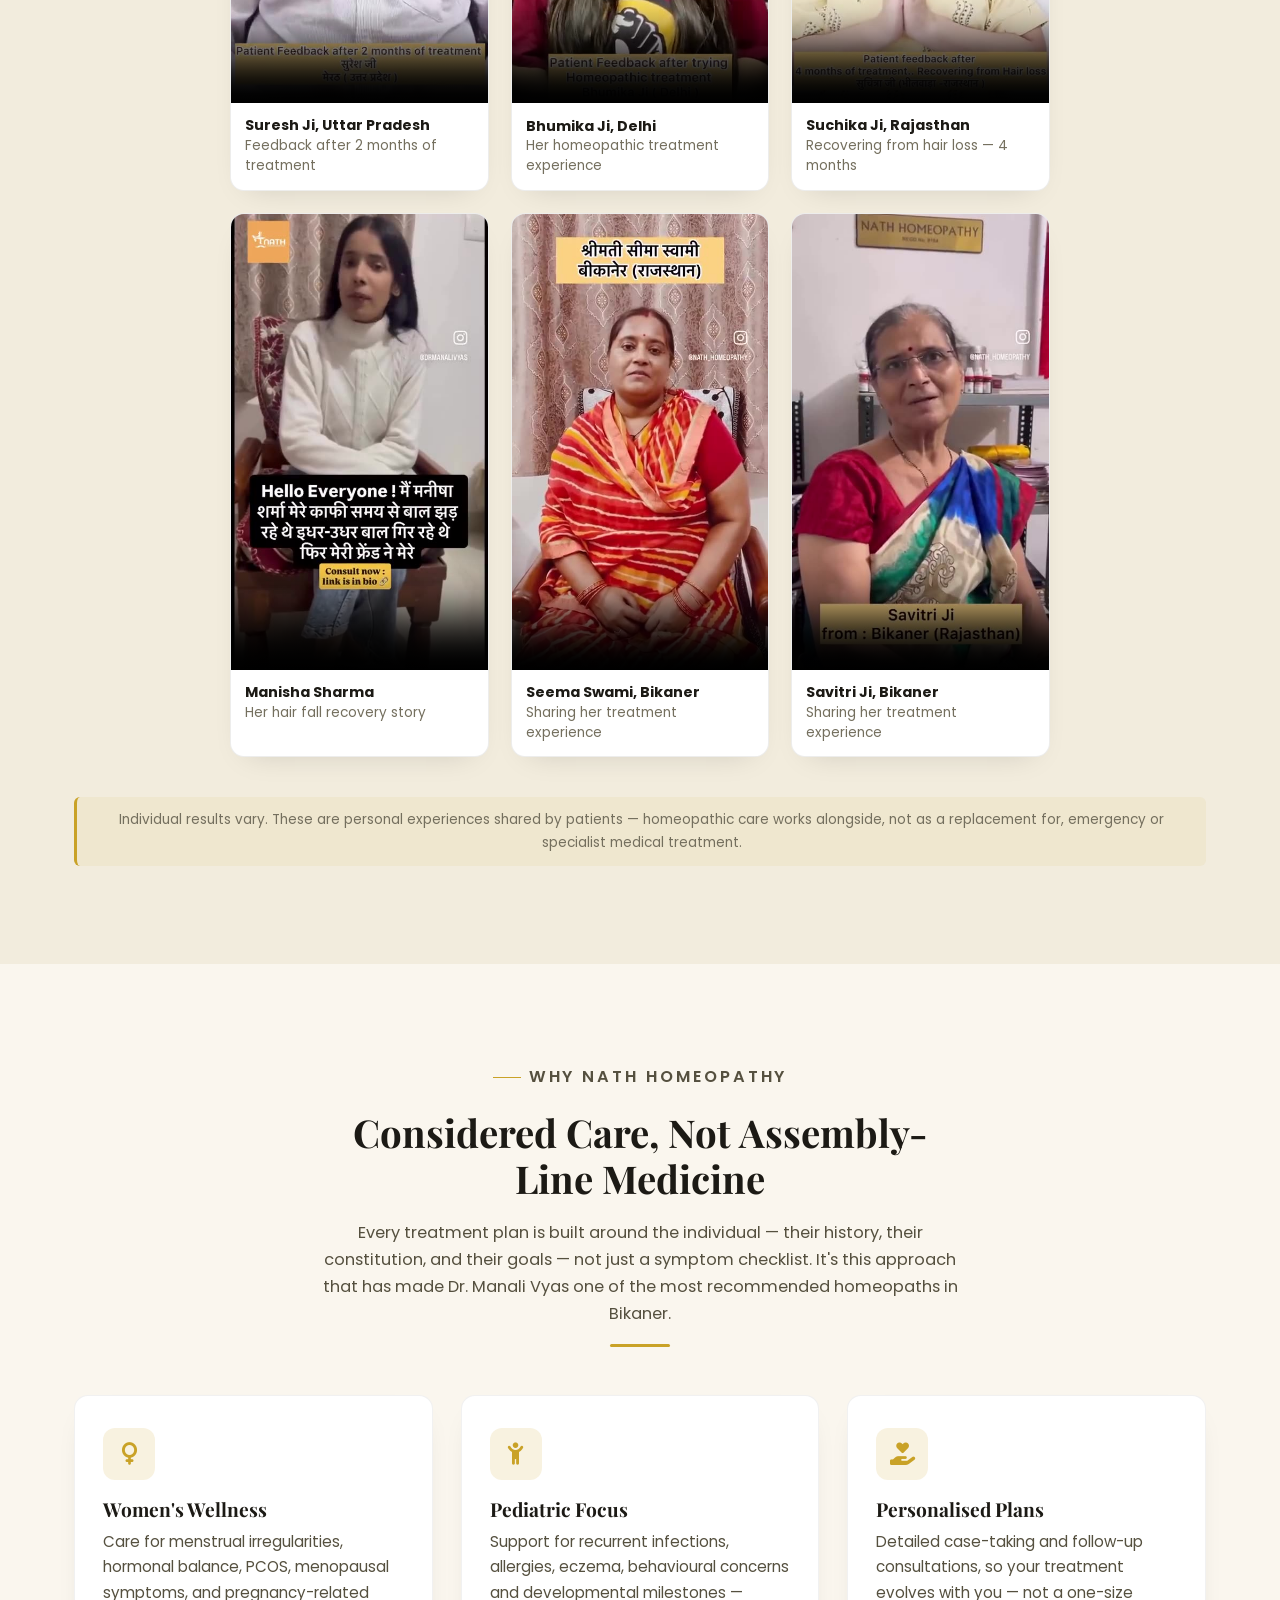
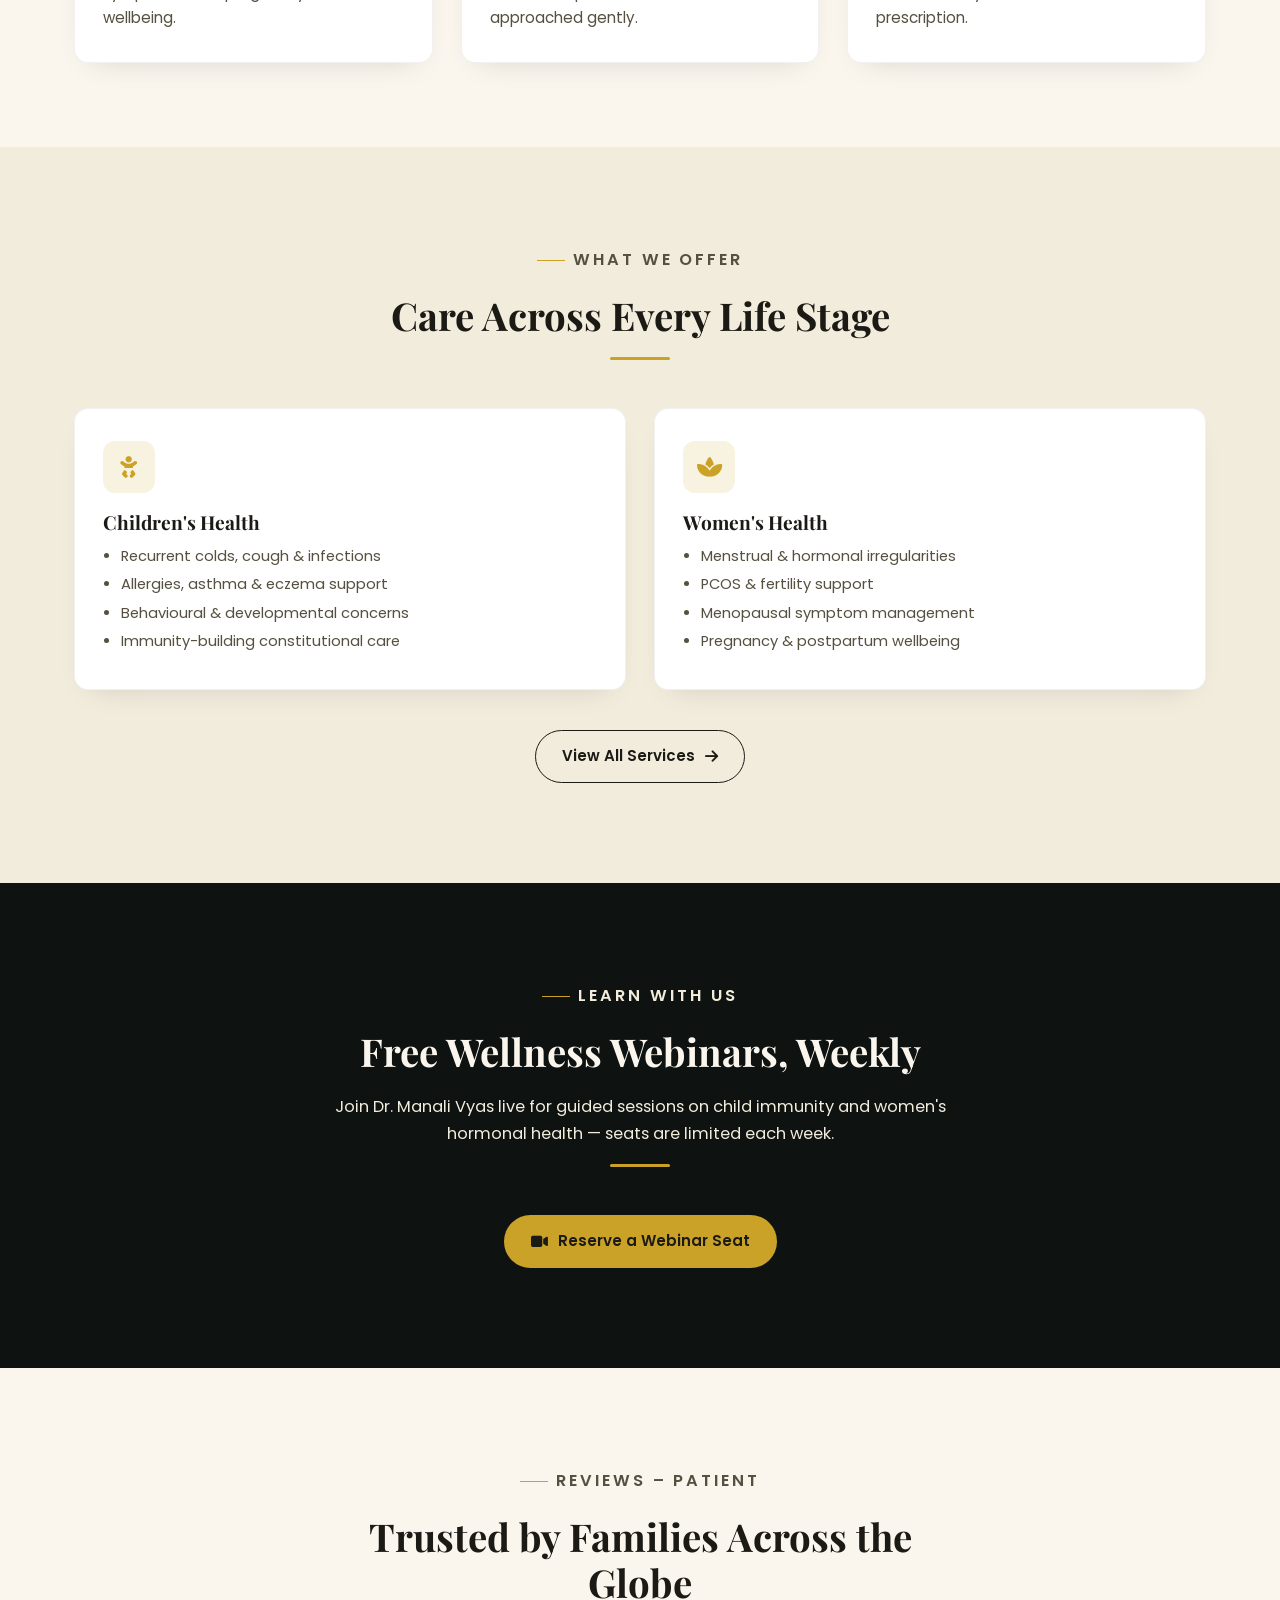
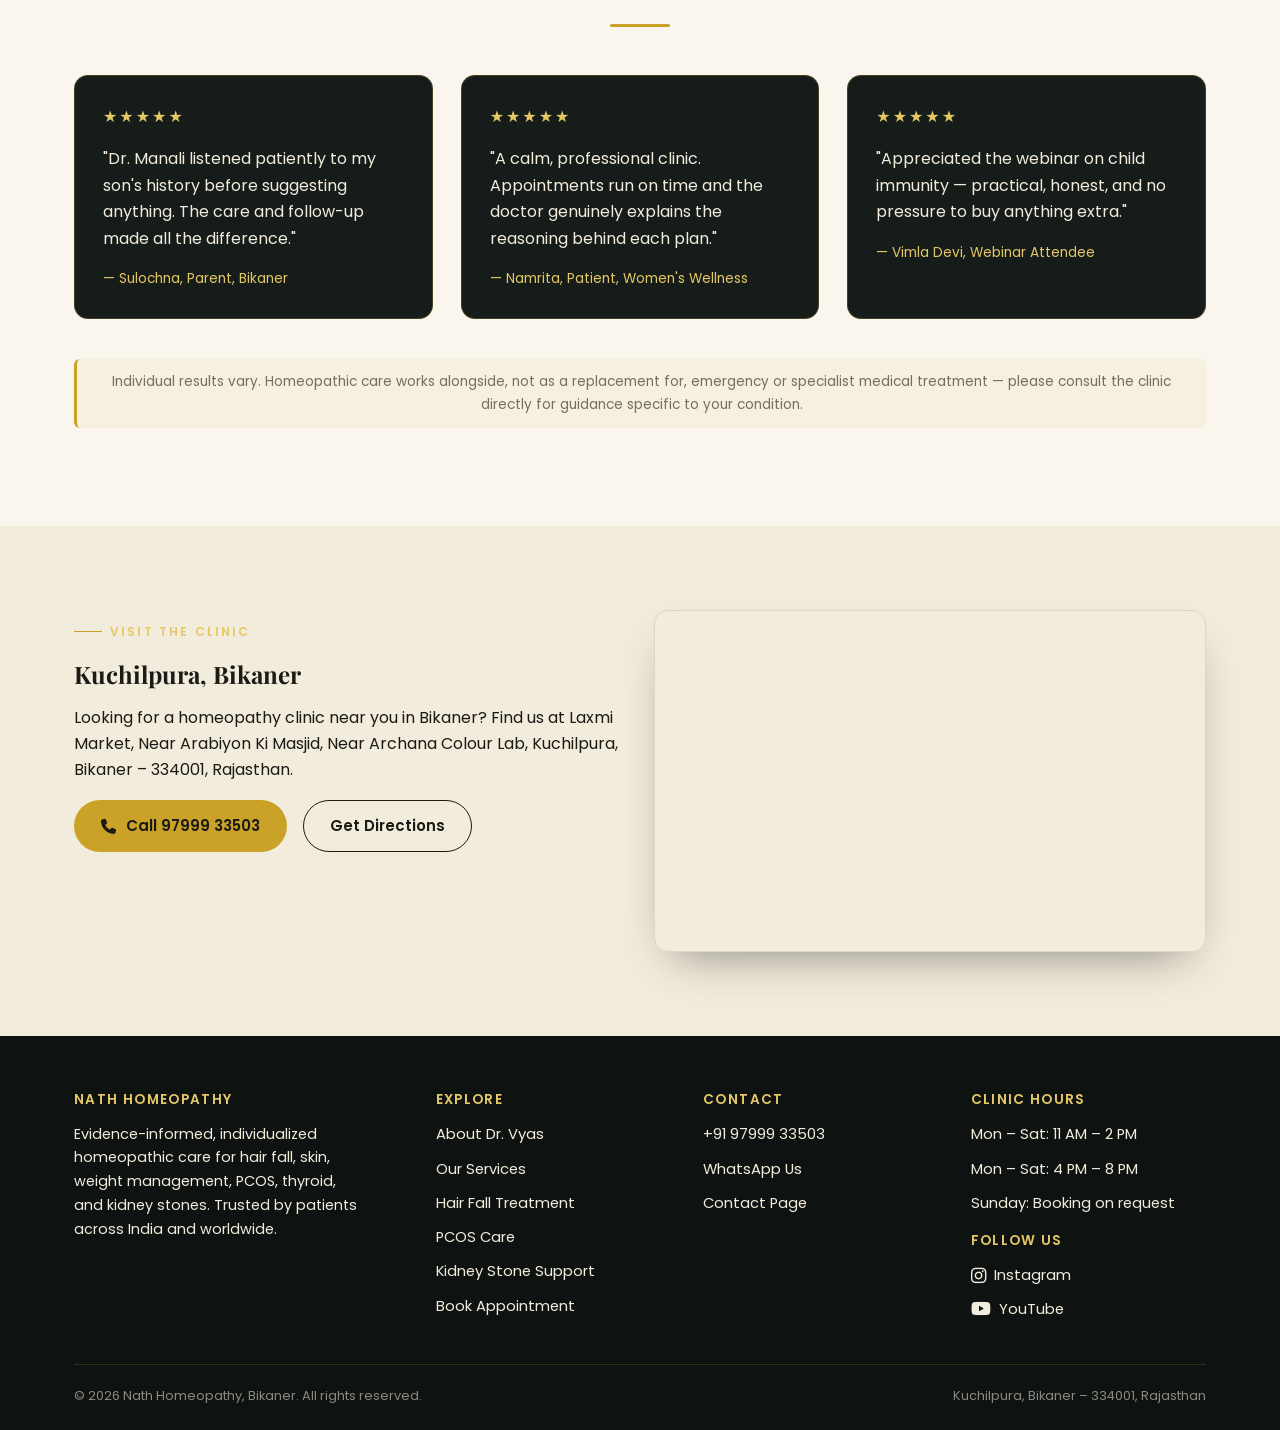
==== commit 76f25e64: "Update clinic hours: Mon-Sat 11AM-2PM & 4PM-8PM, Sunday on request" ====
--- a/index.html
+++ b/index.html
@@ -71,9 +71,15 @@
   "openingHoursSpecification": [
     {
       "@type": "OpeningHoursSpecification",
-      "dayOfWeek": ["Monday","Tuesday","Wednesday","Thursday","Friday","Saturday","Sunday"],
-      "opens": "10:00",
-      "closes": "21:00"
+      "dayOfWeek": ["Monday","Tuesday","Wednesday","Thursday","Friday","Saturday"],
+      "opens": "11:00",
+      "closes": "14:00"
+    },
+    {
+      "@type": "OpeningHoursSpecification",
+      "dayOfWeek": ["Monday","Tuesday","Wednesday","Thursday","Friday","Saturday"],
+      "opens": "16:00",
+      "closes": "20:00"
     }
   ],
   "aggregateRating": {
@@ -371,7 +377,9 @@
       <div>
         <h4>Clinic Hours</h4>
         <ul>
-          <li>Mon &ndash; Sun: 10 AM &ndash; 9 PM</li>
+          <li>Mon &ndash; Sat: 11 AM &ndash; 2 PM</li>
+          <li>Mon &ndash; Sat: 4 PM &ndash; 8 PM</li>
+          <li>Sunday: Booking on request</li>
         </ul>
         <h4 style="margin-top:18px;">Follow Us</h4>
         <ul style="display:flex; flex-direction:column; gap:8px; padding:0; list-style:none;">
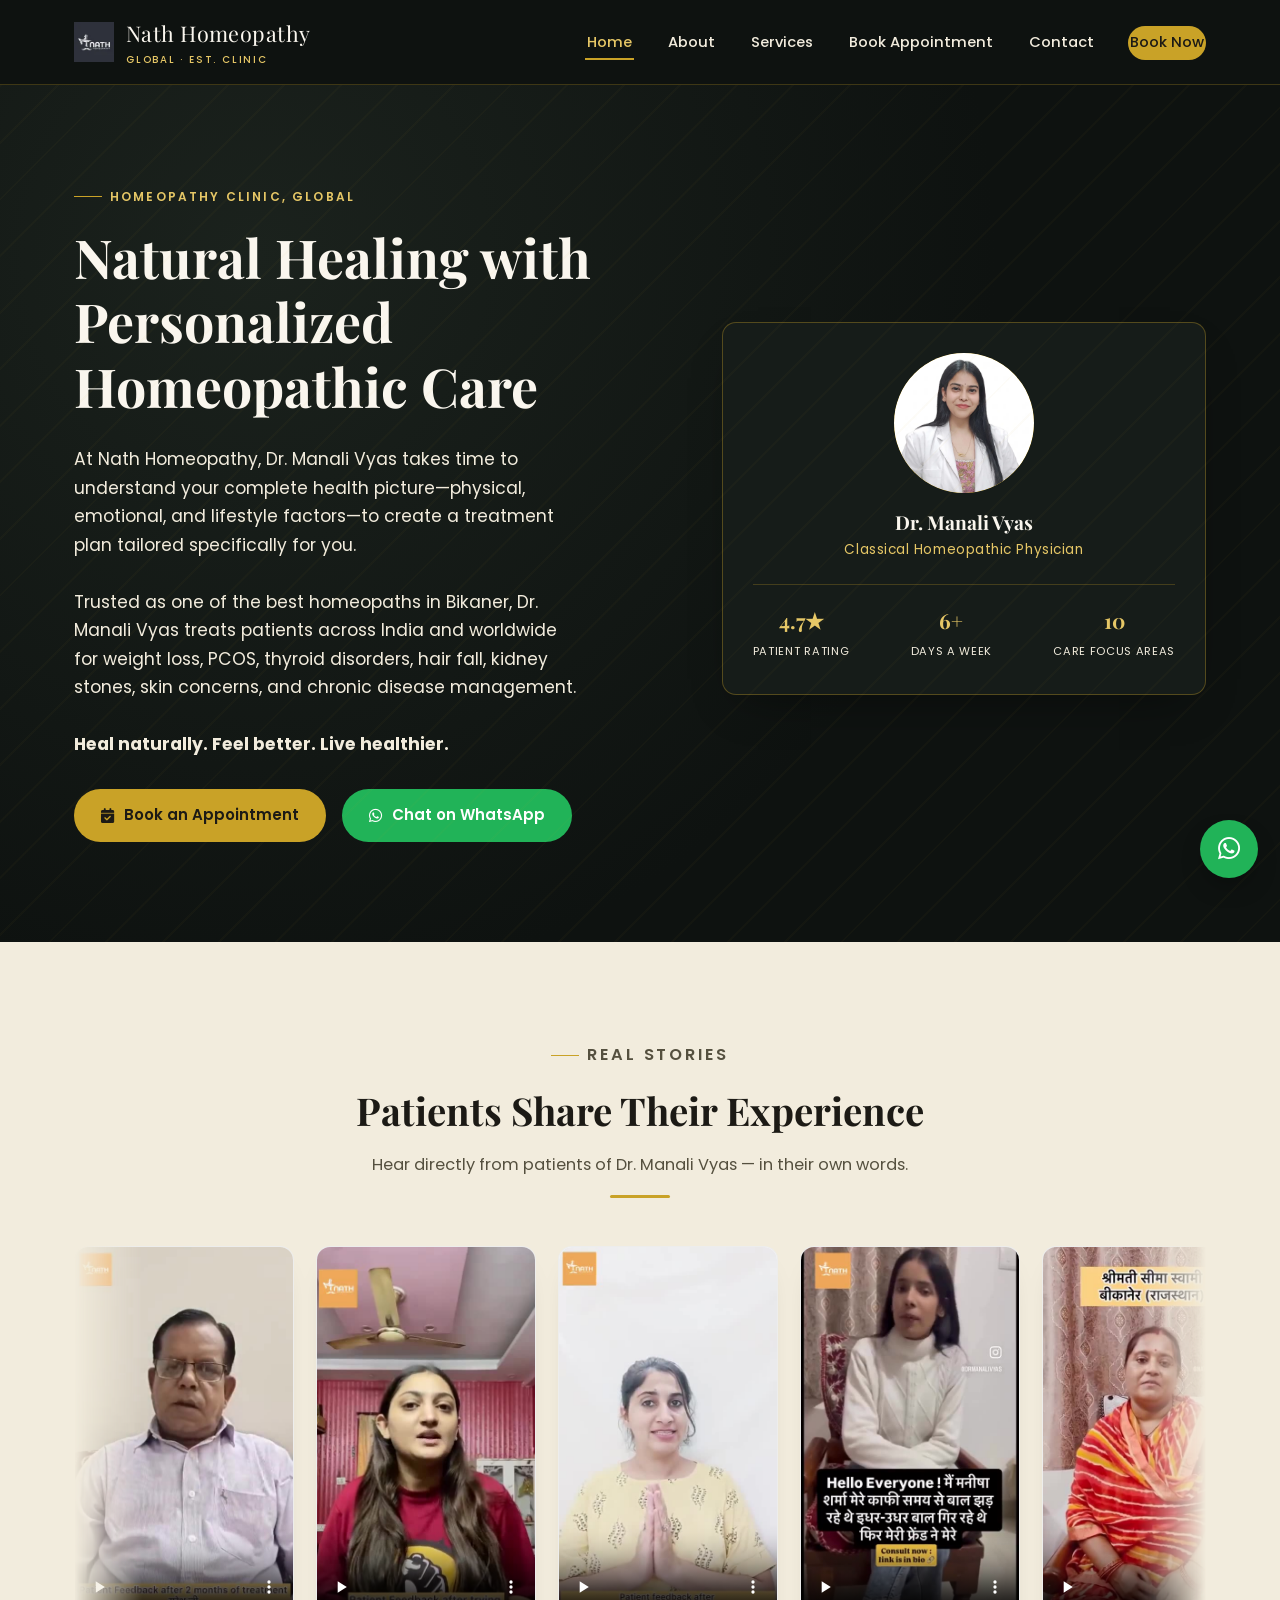
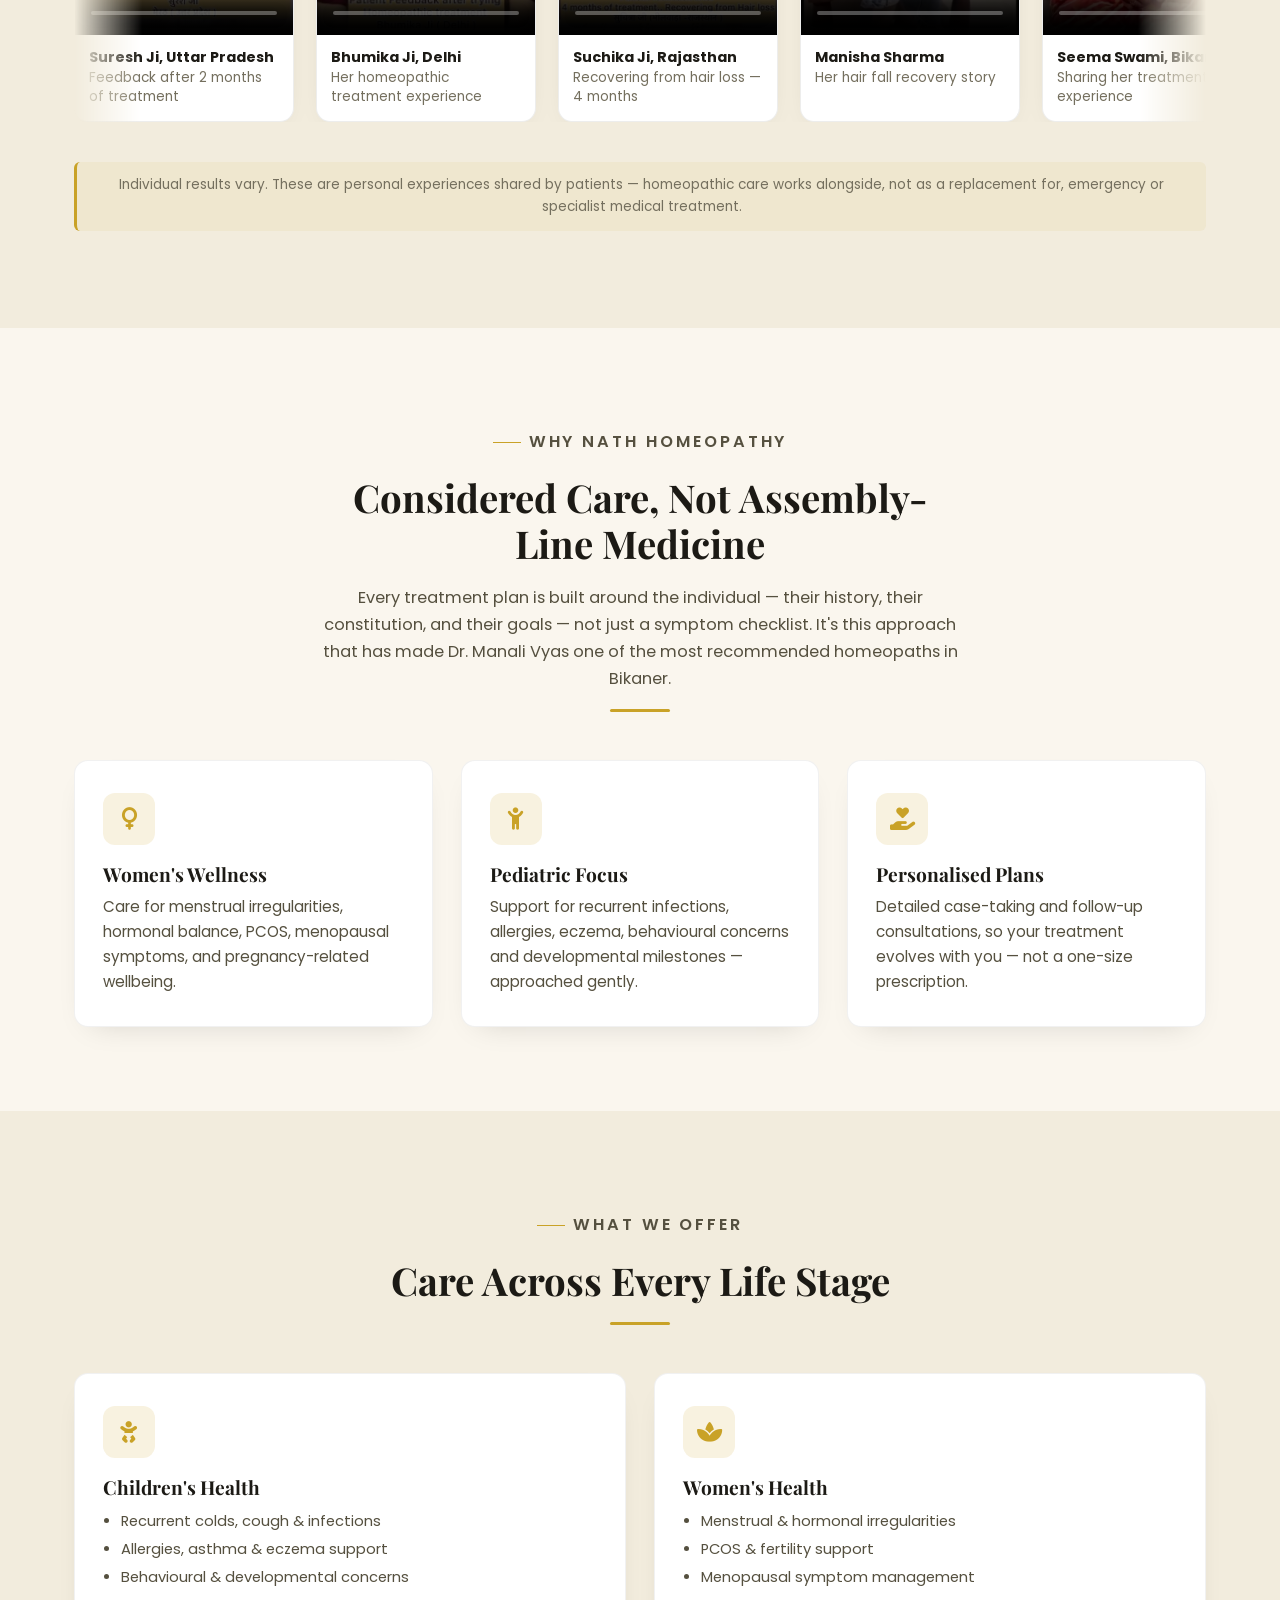
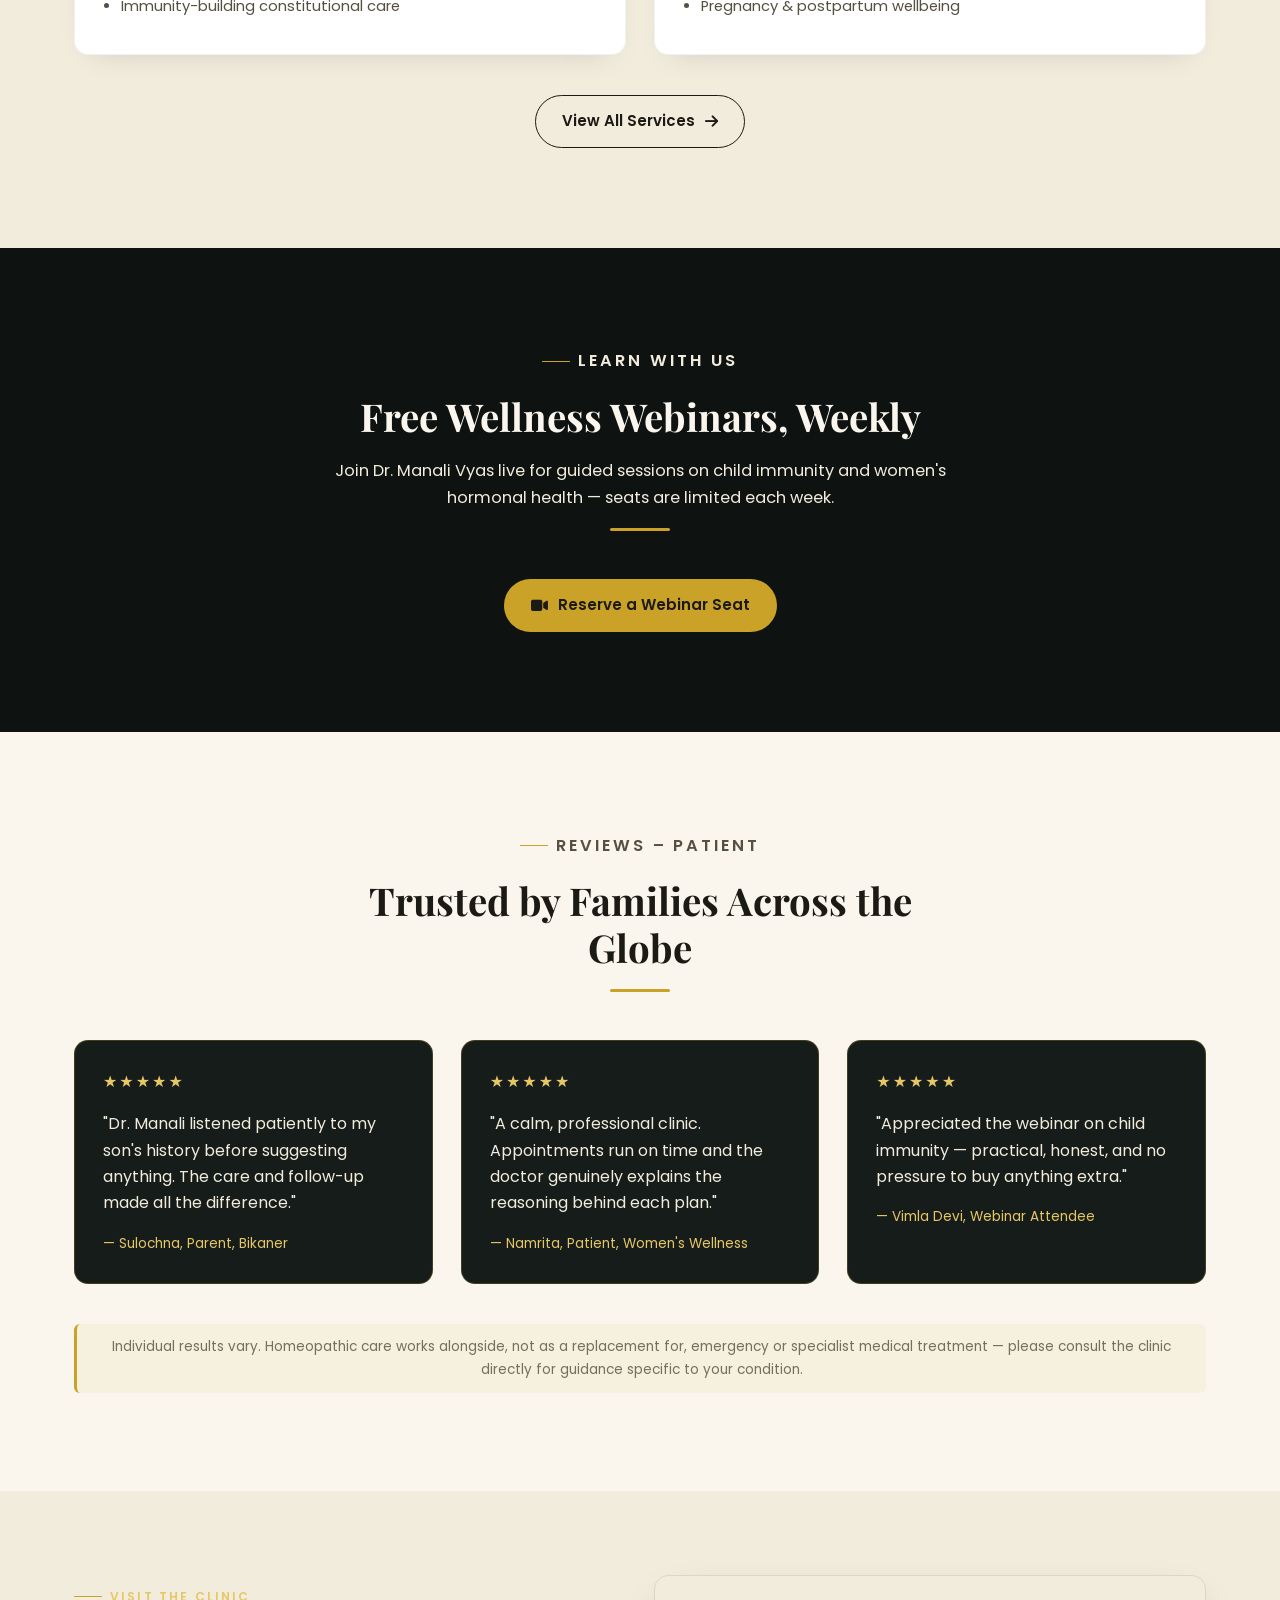
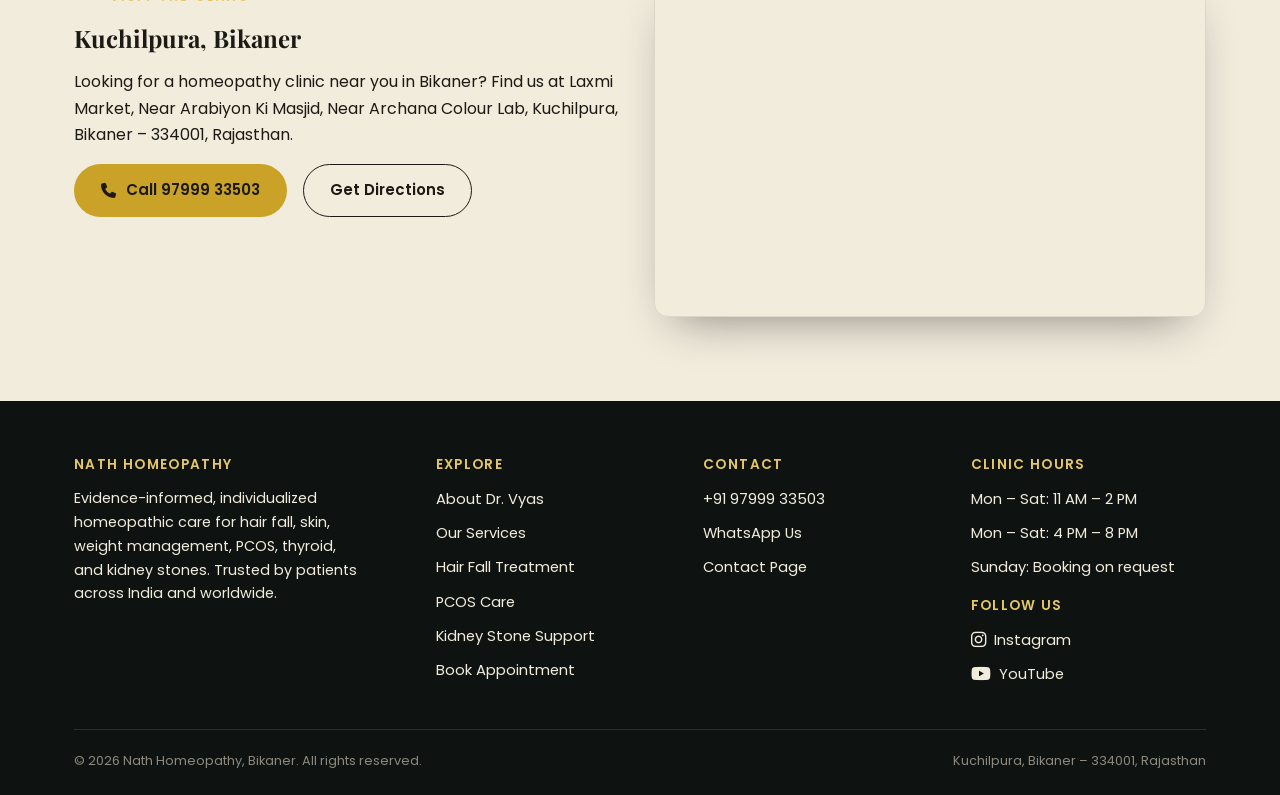
==== commit e847cede: "Video section: continuous left-to-right slideshow, pauses on hover/play" ====
--- a/index.html
+++ b/index.html
@@ -167,7 +167,8 @@
         <p>Hear directly from patients of Dr. Manali Vyas — in their own words.</p>
         <div class="divider-gold" aria-hidden="true"></div>
       </div>
-      <div class="video-grid">
+      <div class="video-marquee">
+        <div class="video-track">
         <figure class="video-card">
           <video controls preload="none" playsinline poster="poster-1.jpg" aria-label="Patient video: Suresh Ji, Uttar Pradesh">
             <source src="video-1.mp4" type="video/mp4">
@@ -210,6 +211,49 @@
           </video>
           <figcaption><strong>Savitri Ji, Bikaner</strong><span>Sharing her treatment experience</span></figcaption>
         </figure>
+        <figure class="video-card">
+          <video controls preload="none" playsinline poster="poster-1.jpg" aria-hidden="true" tabindex="-1" aria-label="Patient video: Suresh Ji, Uttar Pradesh">
+            <source src="video-1.mp4" type="video/mp4">
+            Your browser does not support video playback.
+          </video>
+          <figcaption><strong>Suresh Ji, Uttar Pradesh</strong><span>Feedback after 2 months of treatment</span></figcaption>
+        </figure>
+        <figure class="video-card">
+          <video controls preload="none" playsinline poster="poster-2.jpg" aria-hidden="true" tabindex="-1" aria-label="Patient video: Bhumika Ji, Delhi">
+            <source src="video-2.mp4" type="video/mp4">
+            Your browser does not support video playback.
+          </video>
+          <figcaption><strong>Bhumika Ji, Delhi</strong><span>Her homeopathic treatment experience</span></figcaption>
+        </figure>
+        <figure class="video-card">
+          <video controls preload="none" playsinline poster="poster-3.jpg" aria-hidden="true" tabindex="-1" aria-label="Patient video: Suchika Ji, Rajasthan">
+            <source src="video-3.mp4" type="video/mp4">
+            Your browser does not support video playback.
+          </video>
+          <figcaption><strong>Suchika Ji, Rajasthan</strong><span>Recovering from hair loss — 4 months</span></figcaption>
+        </figure>
+        <figure class="video-card">
+          <video controls preload="none" playsinline poster="poster-4.jpg" aria-hidden="true" tabindex="-1" aria-label="Patient video: Manisha Sharma">
+            <source src="video-4.mp4" type="video/mp4">
+            Your browser does not support video playback.
+          </video>
+          <figcaption><strong>Manisha Sharma</strong><span>Her hair fall recovery story</span></figcaption>
+        </figure>
+        <figure class="video-card">
+          <video controls preload="none" playsinline poster="poster-5.jpg" aria-hidden="true" tabindex="-1" aria-label="Patient video: Seema Swami, Bikaner">
+            <source src="video-5.mp4" type="video/mp4">
+            Your browser does not support video playback.
+          </video>
+          <figcaption><strong>Seema Swami, Bikaner</strong><span>Sharing her treatment experience</span></figcaption>
+        </figure>
+        <figure class="video-card">
+          <video controls preload="none" playsinline poster="poster-6.jpg" aria-hidden="true" tabindex="-1" aria-label="Patient video: Savitri Ji, Bikaner">
+            <source src="video-6.mp4" type="video/mp4">
+            Your browser does not support video playback.
+          </video>
+          <figcaption><strong>Savitri Ji, Bikaner</strong><span>Sharing her treatment experience</span></figcaption>
+        </figure>
+        </div>
       </div>
       <p class="text-center note mt-40">Individual results vary. These are personal experiences shared by patients — homeopathic care works alongside, not as a replacement for, emergency or specialist medical treatment.</p>
     </div>
--- a/style.css
+++ b/style.css
@@ -576,15 +576,34 @@
 
 
 /* ---------------- Patient video stories ---------------- */
-.video-grid {
-  display: grid;
-  grid-template-columns: repeat(3, 1fr);
+.video-marquee {
+  overflow: hidden;
+  position: relative;
+  -webkit-mask-image: linear-gradient(90deg, transparent, #000 6%, #000 94%, transparent);
+  mask-image: linear-gradient(90deg, transparent, #000 6%, #000 94%, transparent);
+}
+.video-track {
+  display: flex;
   gap: 22px;
-  max-width: 820px;
-  margin: 0 auto;
+  width: max-content;
+  animation: video-slide 45s linear infinite;
+}
+.video-marquee:hover .video-track,
+.video-track.paused {
+  animation-play-state: paused;
+}
+@keyframes video-slide {
+  from { transform: translateX(-50%); }
+  to   { transform: translateX(0); }
+}
+@media (prefers-reduced-motion: reduce) {
+  .video-track { animation: none; }
+  .video-marquee { overflow-x: auto; }
 }
 .video-card {
   margin: 0;
+  width: 220px;
+  flex-shrink: 0;
   background: #fff;
   border: 1px solid rgba(28,26,21,0.08);
   border-radius: var(--radius);
@@ -606,5 +625,6 @@
 .video-card figcaption strong { display: block; font-size: 0.9rem; }
 .video-card figcaption span { color: #746f5e; }
 @media (max-width: 640px) {
-  .video-grid { grid-template-columns: repeat(2, 1fr); gap: 14px; }
-}
+  .video-card { width: 170px; }
+  .video-track { gap: 14px; }
+}
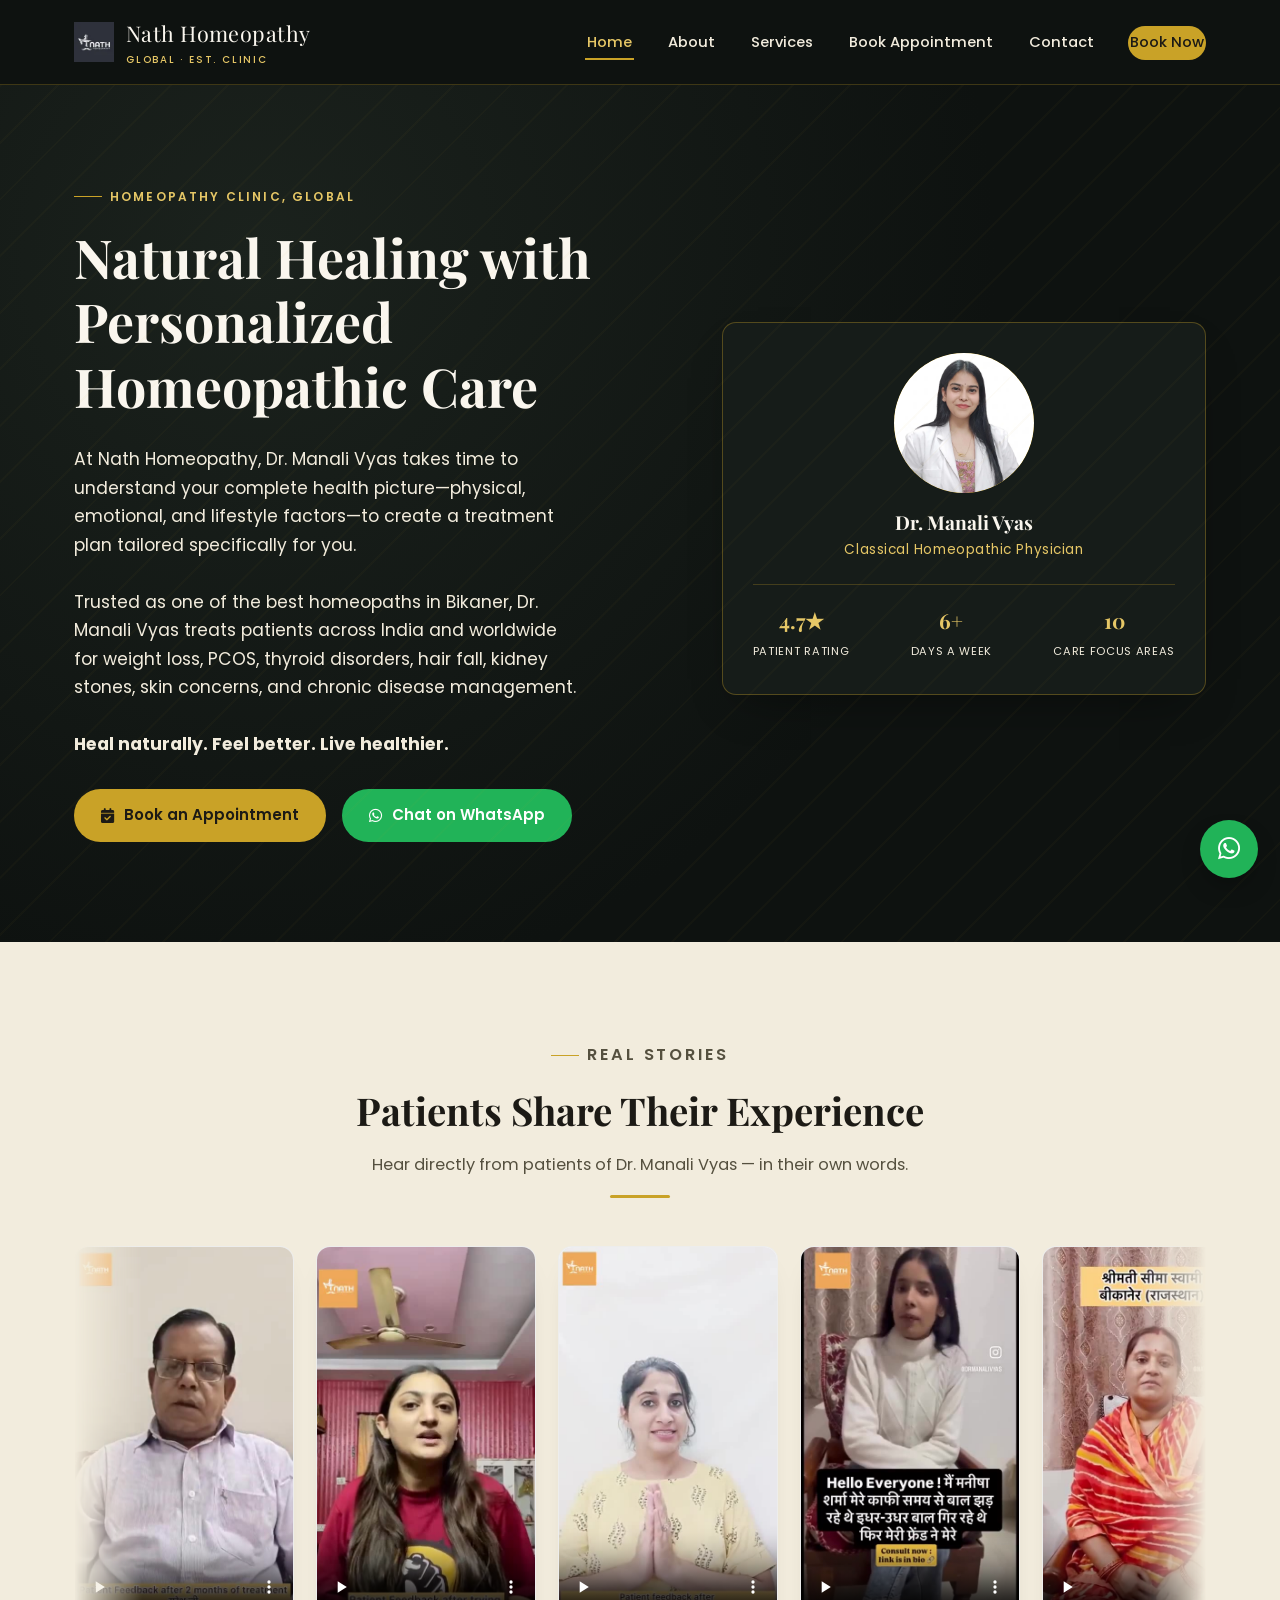
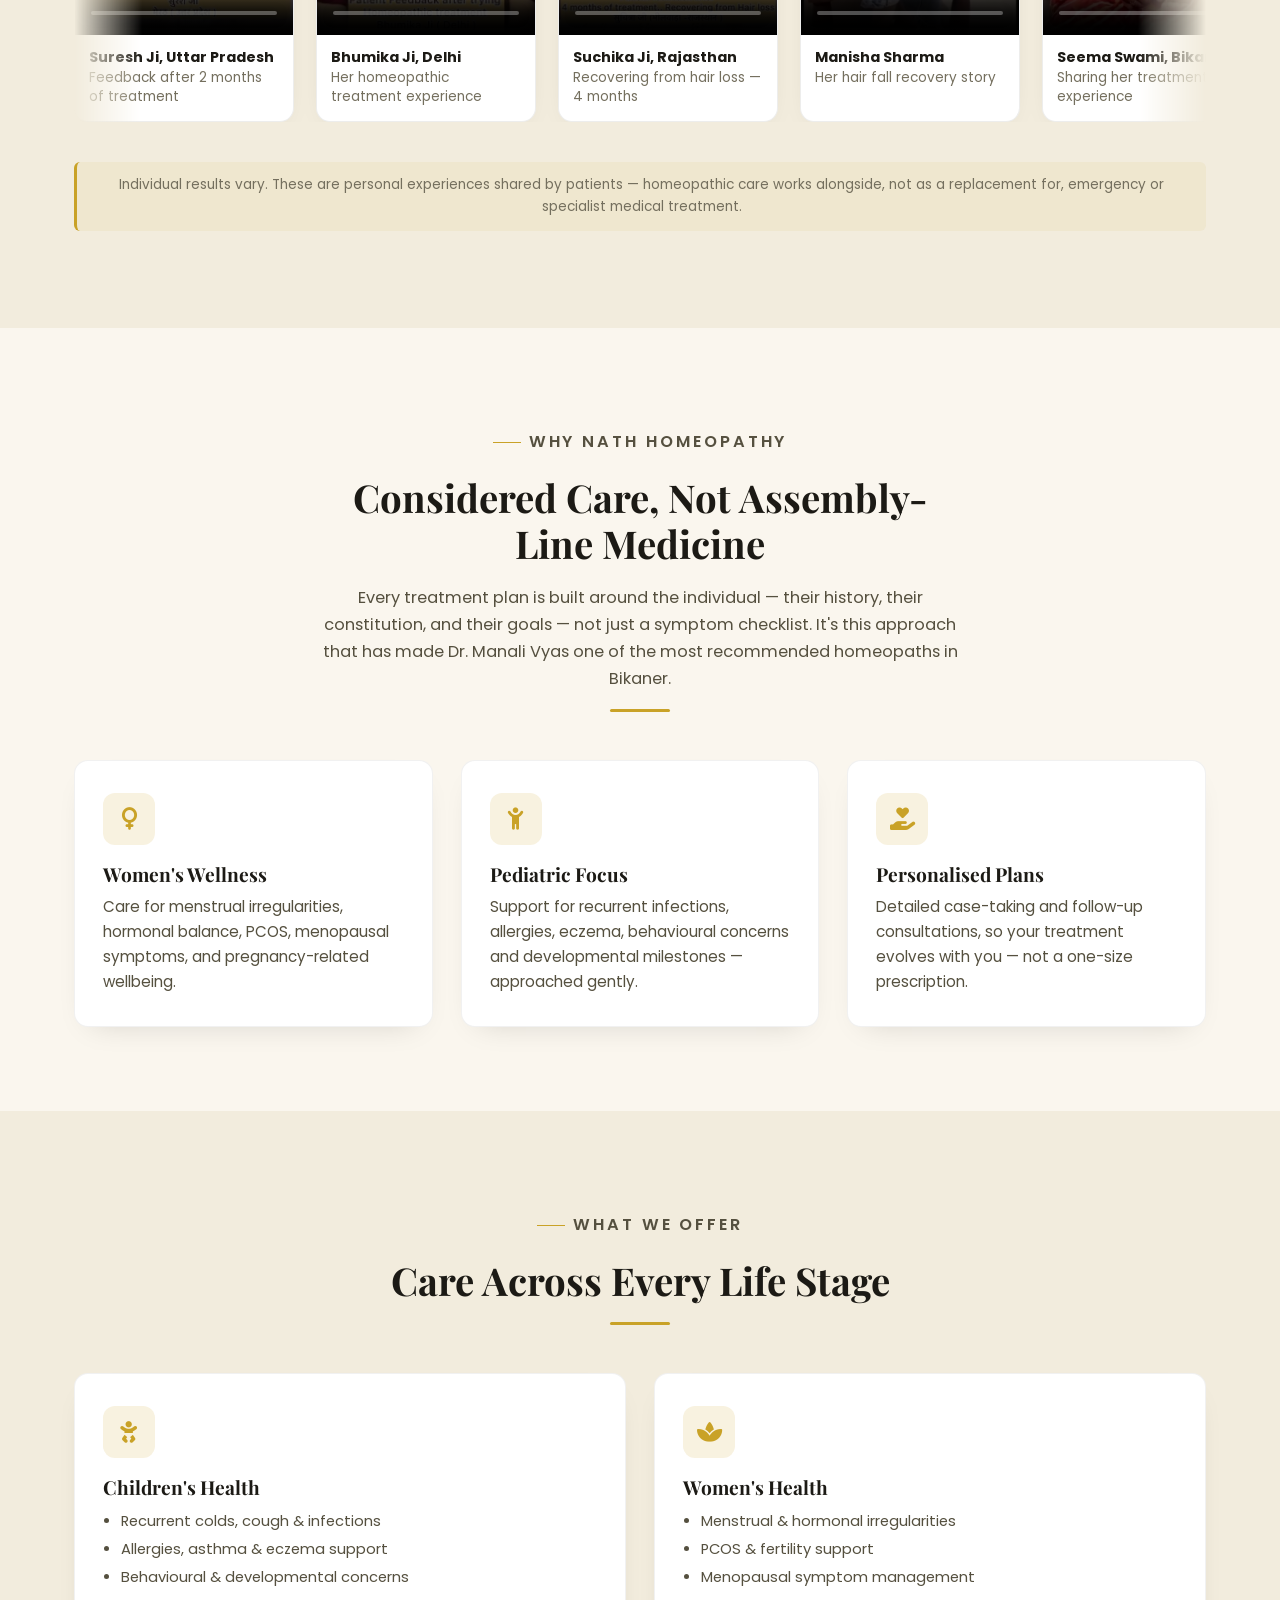
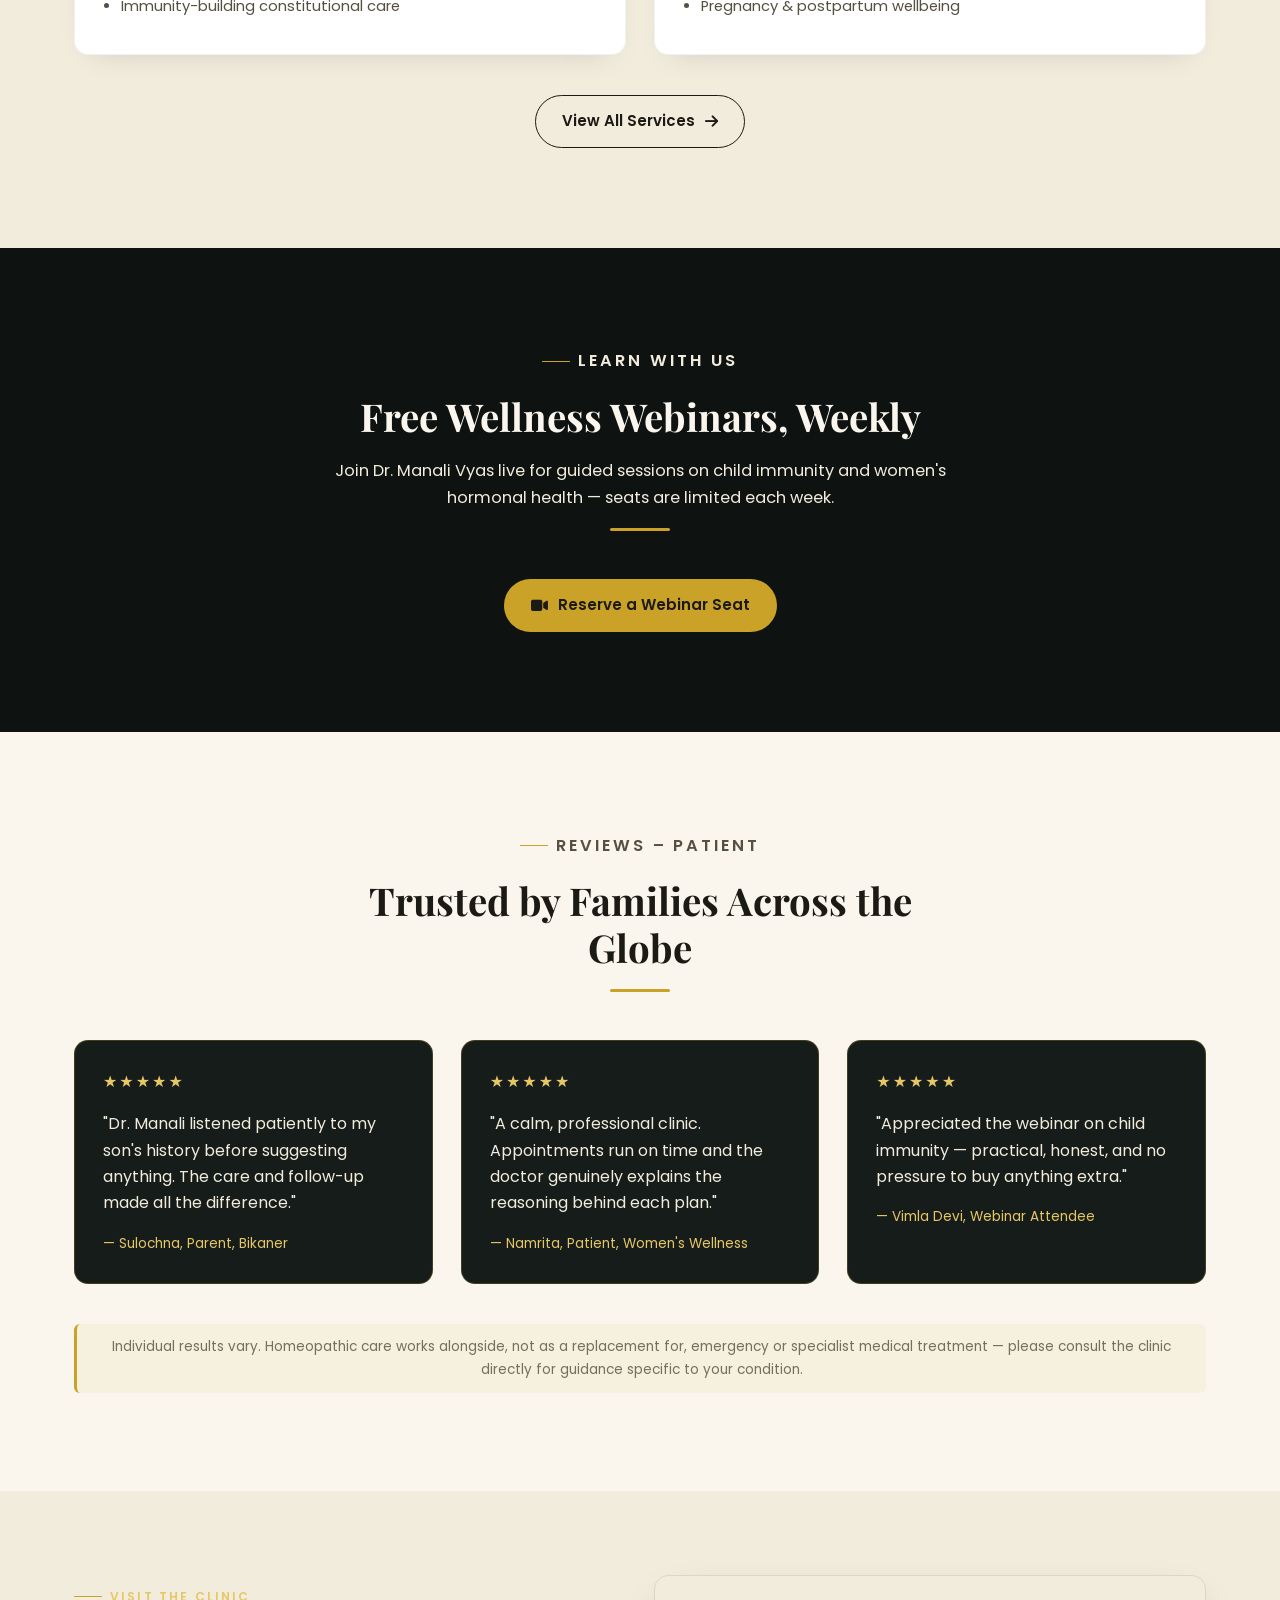
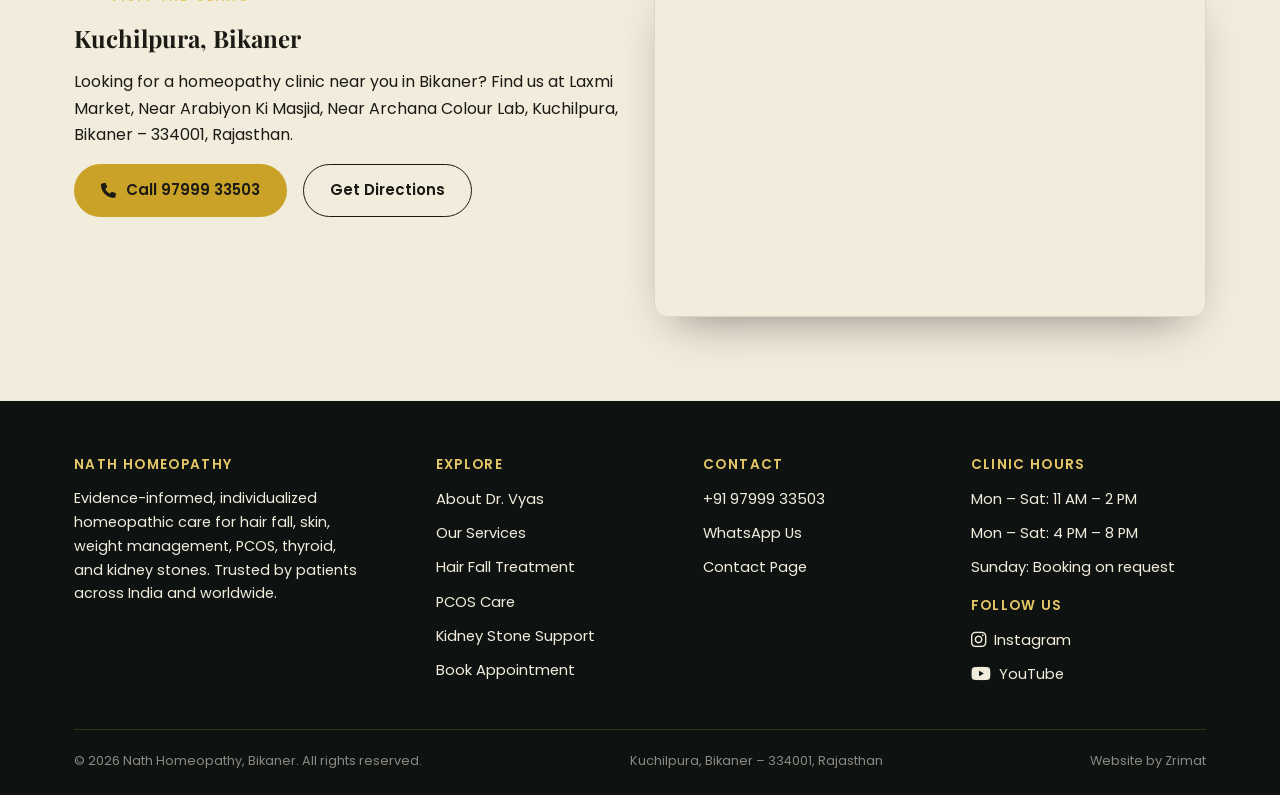
==== commit 46d1fbca: "Add website credit to footer in index.html" ====
--- a/index.html
+++ b/index.html
@@ -435,6 +435,7 @@
     <div class="footer-bottom">
       <span>&copy; 2026 Nath Homeopathy, Bikaner. All rights reserved.</span>
       <span>Kuchilpura, Bikaner &ndash; 334001, Rajasthan</span>
+      <span>Website by <a href="https://zrimat.com/?utm_source=nath-homeopathy&utm_medium=footer-credit&utm_campaign=backlink" target="_blank" rel="noopener">Zrimat</a></span>
     </div>
   </div>
 </footer>
